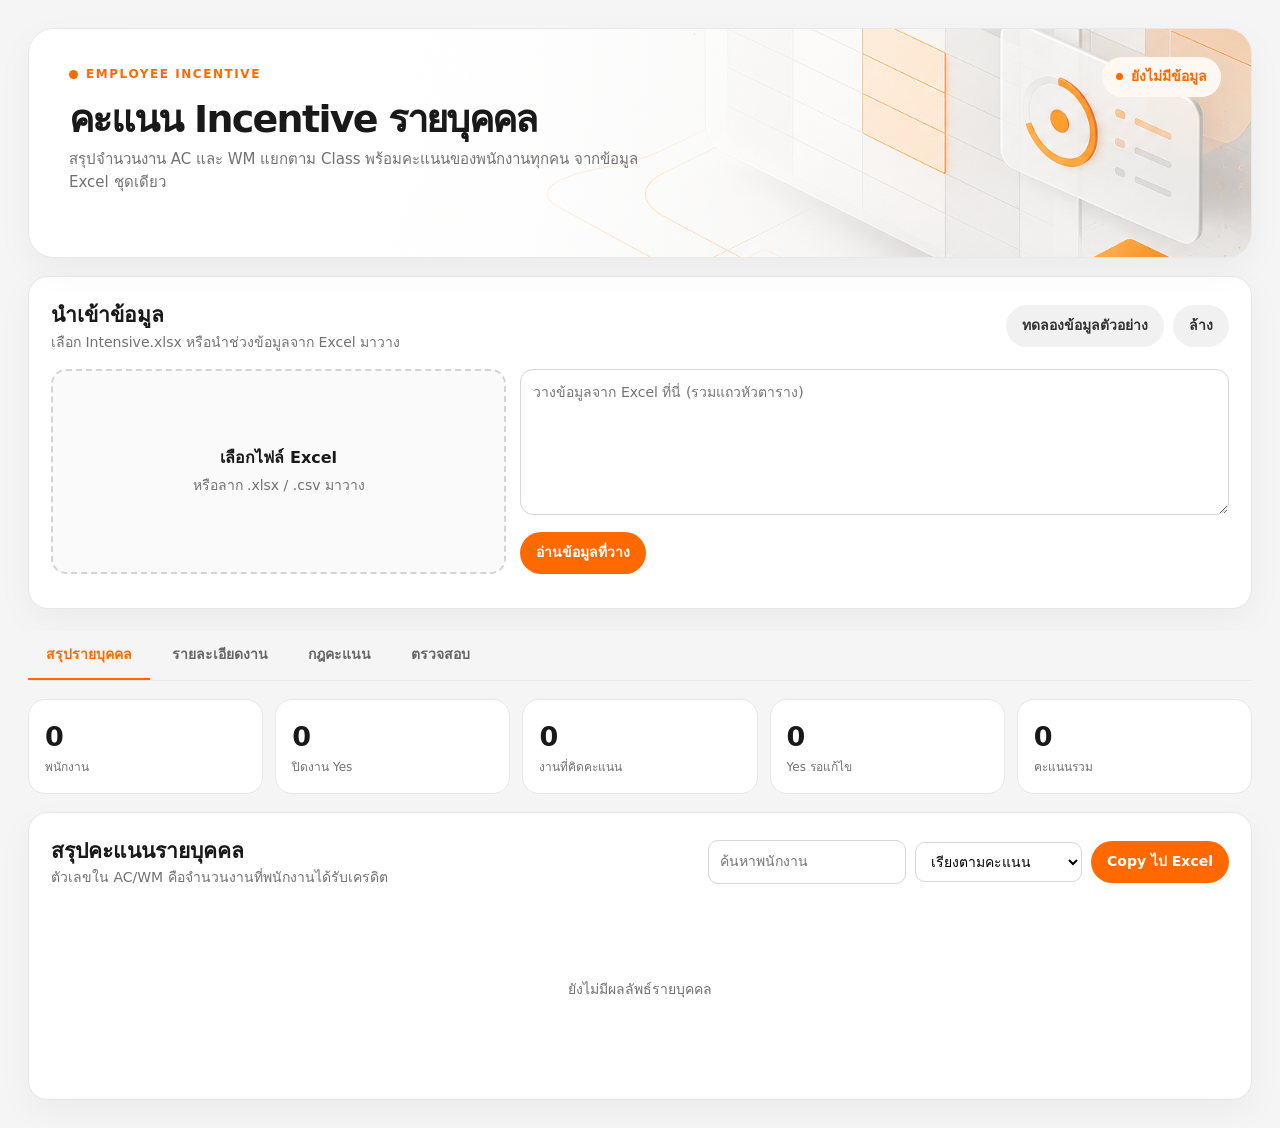
==== tools/incentive-calculator.html @ 81d9d8fe "Add collapsible staff incentive calculator" ====
<!doctype html>
<html lang="th">
<head>
<meta charset="utf-8"><meta name="viewport" content="width=device-width,initial-scale=1">
<title>Incentive Calculator — รายบุคคล</title>
<style>
:root{--orange:#ff6900;--orange-2:#ff8a2a;--orange-soft:#fff3eb;--ink:#191919;--muted:#727272;--line:#e8e8e8;--bg:#f5f5f5;--card:#fff;--green:#0c7a4b;--red:#b42318;--blue:#2563eb;--shadow:0 12px 36px #0000000b}*{box-sizing:border-box}html{scroll-behavior:smooth}body{margin:0;background:var(--bg);color:var(--ink);font:14px/1.55 Inter,"Noto Sans Thai",system-ui,-apple-system,"Segoe UI",sans-serif}button,input,select,textarea{font:inherit}button{cursor:pointer;border:0}.shell{max-width:1480px;margin:auto;padding:28px}.hero{position:relative;isolation:isolate;overflow:hidden;min-height:230px;padding:36px 40px;border:1px solid var(--line);border-radius:26px;background:#fff url('incentive-hero.png') center/cover no-repeat;box-shadow:var(--shadow)}.hero:after{content:"";position:absolute;inset:0;background:linear-gradient(90deg,#fff 0%,#fffffff0 38%,#ffffff28 72%);z-index:-1}.hero-copy{max-width:630px}.eyebrow{display:flex;align-items:center;gap:8px;color:var(--orange);font-size:12px;font-weight:900;letter-spacing:.13em;text-transform:uppercase}.eyebrow:before{content:"";width:9px;height:9px;border-radius:50%;background:var(--orange)}h1{margin:14px 0 8px;font-size:38px;line-height:1.12;letter-spacing:-.045em}h2,h3{margin:0}.hero p{margin:0;max-width:590px;color:var(--muted);font-size:15px}.status-pill{position:absolute;top:28px;right:30px;display:flex;align-items:center;gap:8px;padding:9px 14px;border-radius:999px;background:#fff7f1;color:var(--orange);font-weight:850}.status-pill:before{content:"";width:7px;height:7px;border-radius:50%;background:currentColor}.card{margin-top:18px;padding:22px;background:#fff;border:1px solid var(--line);border-radius:20px;box-shadow:var(--shadow)}.toolbar{display:flex;align-items:center;justify-content:space-between;gap:14px;flex-wrap:wrap}.hint{color:var(--muted)}.import-grid{display:grid;grid-template-columns:.9fr 1.4fr;gap:14px;margin-top:16px}.drop{min-height:146px;display:grid;place-items:center;text-align:center;padding:24px;border:2px dashed #d4d4d4;border-radius:15px;background:#fafafa;transition:.18s}.drop:hover,.drop.drag{border-color:var(--orange);background:var(--orange-soft)}.drop input{display:none}.drop strong{display:block;font-size:16px;margin-bottom:4px}.paste textarea{width:100%;height:146px;resize:vertical;padding:12px;border:1px solid #d6d6d6;border-radius:13px}.actions{display:flex;align-items:center;gap:9px;flex-wrap:wrap}.mt{margin-top:10px}.btn{padding:10px 16px;border-radius:999px;background:var(--orange);color:#fff;font-weight:850;transition:.16s}.btn:hover{opacity:.9;transform:translateY(-1px)}.btn.secondary{background:#f1f1f1;color:#333}.btn.ghost{background:transparent;color:var(--orange);padding-inline:4px}.btn.danger{background:#fff0ef;color:var(--red);padding:8px 12px}input,select{padding:10px 11px;border:1px solid #d6d6d6;border-radius:10px;background:#fff}input:focus,select:focus,textarea:focus{outline:0;border-color:var(--orange);box-shadow:0 0 0 3px #ff69001b}.mapping{display:flex;gap:7px;flex-wrap:wrap;margin-top:12px}.mapping span{padding:5px 9px;border-radius:999px;background:#f3f3f3;color:#555;font-size:12px}.mapping .ok{background:#e9f7ef;color:var(--green)}.mapping .bad{background:#fff0ef;color:var(--red)}.tabs{position:sticky;top:0;z-index:10;display:flex;gap:4px;margin:22px 0 18px;border-bottom:1px solid var(--line);background:linear-gradient(var(--bg) 78%,transparent)}.tab{padding:13px 18px;background:transparent;color:#666;font-weight:850;border-bottom:2px solid transparent}.tab.active,.tab:hover{color:var(--orange)}.tab.active{border-bottom-color:var(--orange)}.panel{display:none}.panel.active{display:block;animation:fade .2s ease}@keyframes fade{from{opacity:.25;transform:translateY(3px)}to{opacity:1;transform:none}}.rule-note{margin-top:15px;padding:14px 16px;border:1px solid #ffd7bc;border-radius:14px;background:var(--orange-soft)}.rule-grid{display:grid;grid-template-columns:1fr 1.25fr .8fr .8fr 48px;gap:9px;align-items:center;margin-top:10px}.rule-grid.head{color:var(--muted);font-size:12px;font-weight:850}.rule-grid input,.rule-grid select{width:100%}.settings{display:grid;grid-template-columns:1fr 1fr;gap:12px;margin-top:18px}.settings label{display:grid;gap:6px;font-weight:750}.fixed-condition{padding:12px 14px;border:1px solid #cdebd9;border-radius:12px;background:#eefaf3;color:var(--green)}.stats{display:grid;grid-template-columns:repeat(5,1fr);gap:12px;margin-bottom:18px}.stat{padding:16px;background:#fff;border:1px solid var(--line);border-radius:17px}.stat .n{font-size:27px;font-weight:900;letter-spacing:-.03em}.stat .l{font-size:12px;color:var(--muted)}.table-wrap{overflow:auto;border:1px solid var(--line);border-radius:14px;max-height:650px}table{width:100%;border-collapse:separate;border-spacing:0;min-width:860px}th,td{padding:11px 12px;border-bottom:1px solid var(--line);background:#fff;text-align:left;vertical-align:top;white-space:nowrap}thead th{position:sticky;top:0;z-index:2;background:#fafafa;color:#555;font-size:12px}tr:last-child td{border-bottom:0}.summary-table{min-width:1180px}.summary-table thead tr:first-child th{text-align:center;border-bottom:1px solid #ddd}.summary-table thead tr:nth-child(2) th{text-align:center}.summary-table th:first-child,.summary-table td:first-child{position:sticky;left:0;z-index:1;background:#fff;min-width:220px}.summary-table thead th:first-child{z-index:4;background:#fafafa}.num{text-align:right!important;font-variant-numeric:tabular-nums}.score{font-weight:900;color:var(--orange)}.empty{padding:38px;text-align:center;color:var(--muted)}.preview td{max-width:210px;overflow:hidden;text-overflow:ellipsis}.so-search{display:grid;grid-template-columns:minmax(240px,1fr) auto;gap:10px;margin-top:14px}.so-result{margin-top:14px;padding:16px;border:1px solid var(--line);border-radius:14px;background:#fafafa}.so-result.good{border-color:#bfe5cf;background:#f0faf4}.so-result.warn{border-color:#ffd0b0;background:#fff7f1}.so-grid{display:grid;grid-template-columns:repeat(4,1fr);gap:10px}.so-grid div{padding:10px;border-radius:10px;background:#fff}.so-grid small{display:block;color:var(--muted)}.toast{position:fixed;right:24px;bottom:24px;z-index:20;padding:12px 16px;border-radius:12px;background:#202020;color:#fff;box-shadow:var(--shadow);opacity:0;transform:translateY(8px);pointer-events:none;transition:.18s}.toast.show{opacity:1;transform:none}.section-title{margin-bottom:14px}.file-note{font-size:12px;color:var(--muted)}@media(max-width:920px){.shell{padding:16px}.hero{min-height:280px;padding:26px}.hero:after{background:linear-gradient(90deg,#fff 0%,#fffffff4 62%,#ffffff55)}h1{font-size:31px}.status-pill{position:static;display:inline-flex;margin-top:18px}.import-grid,.settings,.so-grid{grid-template-columns:1fr}.stats{grid-template-columns:repeat(2,1fr)}.rule-grid{grid-template-columns:1fr}.rule-grid.head{display:none}.tabs{overflow:auto}.tab{white-space:nowrap}}
</style></head>
<body><main class="shell">
<header class="hero"><div class="hero-copy"><div class="eyebrow">Employee Incentive</div><h1>คะแนน Incentive รายบุคคล</h1><p>สรุปจำนวนงาน AC และ WM แยกตาม Class พร้อมคะแนนของพนักงานทุกคน จากข้อมูล Excel ชุดเดียว</p></div><div class="status-pill" id="dataStatus">ยังไม่มีข้อมูล</div></header>

<section class="card"><div class="toolbar"><div><h2>นำเข้าข้อมูล</h2><div class="hint">เลือก Intensive.xlsx หรือนำช่วงข้อมูลจาก Excel มาวาง</div></div><div class="actions"><button class="btn secondary" id="sampleBtn">ทดลองข้อมูลตัวอย่าง</button><button class="btn secondary" id="clearBtn">ล้าง</button></div></div><div class="import-grid"><div class="drop" id="drop"><label><strong>เลือกไฟล์ Excel</strong><span class="hint">หรือลาก .xlsx / .csv มาวาง</span><input id="file" type="file" accept=".xlsx,.xls,.csv,.tsv,.txt"></label></div><div class="paste"><textarea id="paste" placeholder="วางข้อมูลจาก Excel ที่นี่ (รวมแถวหัวตาราง)"></textarea><div class="actions mt"><button class="btn" id="parsePaste">อ่านข้อมูลที่วาง</button><span class="file-note" id="fileNote"></span></div></div></div><div class="mapping" id="mappingStatus"></div></section>

<nav class="tabs"><button class="tab active" data-tab="results">สรุปรายบุคคล</button><button class="tab" data-tab="detail">รายละเอียดงาน</button><button class="tab" data-tab="rules">กฎคะแนน</button><button class="tab" data-tab="review">ตรวจสอบ</button></nav>

<section class="panel active" id="results"><div class="stats" id="stats"></div><div class="card"><div class="toolbar section-title"><div><h2>สรุปคะแนนรายบุคคล</h2><div class="hint">ตัวเลขใน AC/WM คือจำนวนงานที่พนักงานได้รับเครดิต</div></div><div class="actions"><input id="search" placeholder="ค้นหาพนักงาน"><select id="sort"><option value="score">เรียงตามคะแนน</option><option value="jobs">เรียงตามจำนวนงาน</option><option value="name">เรียงตามชื่อ</option></select><button class="btn" id="copySummary">Copy ไป Excel</button></div></div><div id="summaryTable" class="empty">นำเข้าข้อมูลเพื่อคำนวณ</div></div></section>

<section class="panel" id="detail"><div class="card"><div><h2>ค้นหาและตรวจสอบ SO</h2><div class="hint">ใส่ Service Order เพื่อดูว่าแถวนั้นปิดงานแล้วหรือไม่ ใช้กฎใด และได้คะแนนเท่าไร</div></div><div class="so-search"><input id="soSearch" placeholder="เช่น ASTH26072110001491"><button class="btn" id="soSearchBtn">ตรวจสอบ SO</button></div><div id="soResult" class="so-result"><div class="hint">นำเข้าข้อมูลแล้วค้นหา SO ที่ต้องการ</div></div></div><div class="card"><div class="toolbar section-title"><div><h2>รายละเอียดคะแนนต่อรายการ</h2><div class="hint">หนึ่งแถวต่อพนักงานที่ได้รับเครดิตในแต่ละงาน</div></div><button class="btn" id="copyDetail">Copy ไป Excel</button></div><div id="detailTable" class="empty">ยังไม่มีรายละเอียด</div></div></section>

<section class="panel" id="rules"><div class="card"><div class="toolbar"><div><h2>กฎสินค้าและคะแนน</h2><div class="hint">สินค้าใหม่ตรวจจากข้อความใน Unit/BTU; ใช้ #NUMBER สำหรับค่าตัวเลข และ TYPE:Repair สำหรับงานซ่อม</div></div><div class="actions"><button class="btn secondary" id="addRule">+ เพิ่มสินค้า/Class</button><button class="btn" id="saveRules">บันทึกและคำนวณ</button></div></div><div class="rule-note"><b>การนับรายบุคคล</b><div class="hint">รวมพนักงานจากทุกคอลัมน์ Engineer ตัดเบอร์โทรออกจากชื่อ และไม่ให้คนเดียวกันซ้ำภายในงานเดียว</div></div><div class="rule-grid head"><div>สินค้า</div><div>คำค้นใน Unit/BTU</div><div>Class</div><div>คะแนน</div><div></div></div><div id="rulesList"></div><div class="settings"><div class="fixed-condition"><b>เงื่อนไขปิดงาน</b><br>คอลัมน์ L — If finish or not ต้องเป็น Yes</div><label>การจัดสรรคะแนน<select id="allocation"><option value="full">ทุกคนในงานได้คะแนนเต็ม</option><option value="split">แบ่งคะแนนเท่ากันในทีม</option><option value="primary">เฉพาะ Team Leader</option></select></label></div></div><div class="card"><h3 class="section-title">ตัวอย่างข้อมูลสำคัญ</h3><div id="preview" class="empty">ยังไม่มีข้อมูล</div></div></section>

<section class="panel" id="review"><div class="card"><div class="toolbar section-title"><div><h2>รายการที่ไม่ถูกคิดคะแนน</h2><div class="hint">ตรวจสอบสถานะ, Class, Unit/BTU หรือรายชื่อ Engineer</div></div><button class="btn" id="copyReview">Copy ไป Excel</button></div><div id="reviewTable" class="empty">ยังไม่มีรายการ</div></div></section>
<div class="toast" id="toast"></div>
</main>
<script src="https://cdn.sheetjs.com/xlsx-0.20.3/package/dist/xlsx.full.min.js"></script>
<script>
const $=s=>document.querySelector(s),$$=s=>[...document.querySelectorAll(s)];
const defaults=[{id:'ac-i',product:'AC',match:'#NUMBER',class:'I',score:1},{id:'ac-ii',product:'AC',match:'#NUMBER',class:'II',score:1.25},{id:'ac-iii',product:'AC',match:'#NUMBER',class:'III',score:1.75},{id:'wm-all',product:'WM',match:'WM',class:'*',score:.3},{id:'repair-all',product:'Repair',match:'TYPE:Repair',class:'*',score:.3}];
let savedRules;try{savedRules=JSON.parse(localStorage.getItem('incDynamicRulesV2')||'null')}catch(e){}
let state={headers:[],rows:[],map:{},rules:Array.isArray(savedRules)?savedRules:structuredClone(defaults),allocation:localStorage.getItem('incPersonalAlloc')||'full',detail:[],summary:[],review:[],audit:[]};
const clean=v=>String(v??'').replace(/\u00a0/g,' ').replace(/\s+/g,' ').trim();
const norm=v=>clean(v).toLowerCase();
const esc=v=>String(v??'').replace(/[&<>"']/g,c=>({'&':'&amp;','<':'&lt;','>':'&gt;','"':'&quot;',"'":'&#39;'}[c]));
const fmt=n=>Number(n||0).toFixed(2).replace(/\.00$/,'');
function uniqueHeaders(raw){let seen={};return raw.map((h,i)=>{let b=clean(h)||`Column ${i+1}`;seen[b]=(seen[b]||0)+1;return seen[b]===1?b:`${b} [${seen[b]}]`})}
function matrixToData(matrix){matrix=matrix.filter(r=>r.some(v=>clean(v)!==''));if(!matrix.length)return{headers:[],rows:[]};let headers=uniqueHeaders(matrix[0]);let rows=matrix.slice(1).map(r=>Object.fromEntries(headers.map((h,i)=>[h,clean(r[i])]))).filter(r=>Object.values(r).some(Boolean));return{headers,rows}}
function parseDelimited(text){text=String(text||'').replace(/^\uFEFF/,'');let first=text.split(/\r?\n/)[0]||'',candidates=[['\t',(first.match(/\t/g)||[]).length],[',',(first.match(/,/g)||[]).length],[';',(first.match(/;/g)||[]).length]].sort((a,b)=>b[1]-a[1]),d=candidates[0][1]?candidates[0][0]:'\t',out=[],row=[],cell='',quoted=false;for(let i=0;i<text.length;i++){let c=text[i],n=text[i+1];if(c==='"'){if(quoted&&n==='"'){cell+='"';i++}else quoted=!quoted}else if(c===d&&!quoted){row.push(cell);cell=''}else if((c==='\n'||c==='\r')&&!quoted){if(c==='\r'&&n==='\n')i++;row.push(cell);if(row.some(v=>clean(v)!==''))out.push(row);row=[];cell=''}else cell+=c}if(cell!==''||row.length){row.push(cell);if(row.some(v=>clean(v)!==''))out.push(row)}return matrixToData(out)}
function alias(h){let n=norm(h);if(/engineer.*team leader|team leader|พนักงานหลัก/.test(n))return'primary';if(/engineer|工程师/.test(n))return'secondary';if(/if finish|completion|สถานะเสร็จ/.test(n))return'status';if(/service order|work order|工单|รหัสงาน/.test(n))return'order';if(n.includes('date')||n.includes('上门日期')||n.includes('วันที่'))return'date';if(n.includes('unit/btu')||n.includes('空调匹数')||n==='btu')return'unit';if(n==='type'||n.includes('work type')||n.includes('ประเภท'))return'type';if(n==='class'||n.startsWith('class '))return'class';return null}
function mapColumns(){let m={},secondaries=[];state.headers.forEach(h=>{let a=alias(h);if(a==='secondary'){if(h!==m.primary)secondaries.push(h)}else if(a&&!m[a])m[a]=h});m.secondaries=secondaries.filter(h=>h!==m.primary);state.map=m}
function employee(raw){return clean(raw).replace(/\s*\/\s*(?:\+?66|0)[\d\s-]{8,}.*$/i,'').trim()}
function employeeKey(raw){return norm(employee(raw))}
function canonicalClass(v){let n=norm(v).replace(/class/g,'').trim();if(/^(1|i)$/.test(n))return'I';if(/^(2|ii)$/.test(n))return'II';if(/^(3|iii)$/.test(n))return'III';return'Other'}
function peopleIn(row){let cols=[state.map.primary,...(state.map.secondaries||[])].filter(Boolean),seen=new Set(),out=[];cols.forEach((h,i)=>{let raw=row[h],key=employeeKey(raw);if(key&&!seen.has(key)){seen.add(key);out.push({name:employee(raw),key,role:i===0?'Team Leader':'Engineer'})}});return out}
function isAllClass(v){return['*','all','ทุก class','ทุกclass'].includes(norm(v))}
function ruleMatches(rule,row){let match=clean(rule.match),unit=clean(row[state.map.unit]),type=clean(row[state.map.type]);if(!match)return false;if(norm(match)==='#number')return /^\d+(?:\.\d+)?$/.test(unit);if(norm(match).startsWith('type:'))return norm(type).includes(norm(match.slice(5)));return norm(unit).includes(norm(match))}
function matchingRule(row,c){let matches=state.rules.filter(r=>ruleMatches(r,row)),typeMatches=matches.filter(r=>norm(r.match).startsWith('type:'));if(typeMatches.length)matches=typeMatches;let exact=matches.find(r=>!isAllClass(r.class)&&canonicalClass(r.class)===c),wild=matches.find(r=>isAllClass(r.class));return exact||wild||null}
function categoryKey(rule){return norm(rule.product)+'||'+(isAllClass(rule.class)?'*':canonicalClass(rule.class))}
function setData(data){state.headers=data.headers;state.rows=data.rows;mapColumns();calculate();renderPreview();renderMapping();$('#dataStatus').textContent=`${state.rows.length.toLocaleString()} แถว`;$('#fileNote').textContent=`${state.headers.length} คอลัมน์ • อ่านข้อมูลแล้ว`;toast(`อ่านข้อมูล ${state.rows.length.toLocaleString()} แถวสำเร็จ`)}
function calculate(){state.detail=[];state.review=[];state.audit=[];state.rows.forEach((row,index)=>{let rowNo=index+2,so=row[state.map.order]||'',status=norm(row[state.map.status]),rawClass=clean(row[state.map.class]),c=canonicalClass(rawClass),people=peopleIn(row),rule=matchingRule(row,c),reason='';if(status!=='yes')reason='ยังไม่ปิดงาน — คอลัมน์ L ไม่ใช่ Yes';else if(!rule&&c==='Other')reason='ไม่มีการระบุ Class — กรุณาแก้ไขไฟล์ Excel และนำเข้าใหม่';else if(!rule)reason='ไม่พบกฎสินค้า/Class สำหรับค่า Unit/BTU นี้';else if(!people.length)reason='ไม่พบรายชื่อในคอลัมน์ Engineer';else if(Number.isNaN(Number(rule.score)))reason='กฎคะแนนไม่ถูกต้อง';let audit={Row:rowNo,WorkOrder:so,Status:row[state.map.status]||'',Type:row[state.map.type]||'',Unit:row[state.map.unit]||'',Class:rawClass,Product:rule?.product||'ไม่ระบุ',Employees:people.map(x=>x.name).join(' / '),Rule:rule?`${rule.product} / ${isAllClass(rule.class)?'ทุก Class':rule.class}`:'-',Score:rule?Number(rule.score):'',Result:reason||'คำนวณแล้ว'};state.audit.push(audit);if(reason){state.review.push({...audit,Reason:reason});return}let credited=state.allocation==='primary'?people.slice(0,1):people,score=state.allocation==='split'?Number(rule.score)/people.length:Number(rule.score);credited.forEach(person=>state.detail.push({Row:rowNo,Employee:person.name,Role:person.role,WorkOrder:so,Date:row[state.map.date]||'',Product:rule.product,Class:c==='Other'?'ไม่ระบุ':c,RuleClass:isAllClass(rule.class)?'*':canonicalClass(rule.class),CategoryKey:categoryKey(rule),Score:score}))});buildSummary();renderAll();renderSoSearch()}
function buildSummary(){let by=new Map();state.detail.forEach(d=>{let key=employeeKey(d.Employee),x=by.get(key)||{Employee:d.Employee,Counts:{},Jobs:0,Score:0};x.Counts[d.CategoryKey]=(x.Counts[d.CategoryKey]||0)+1;x.Jobs++;x.Score+=d.Score;by.set(key,x)});state.summary=[...by.values()]}
function renderAll(){renderStats();renderSummary();renderDetail();renderReview()}
function renderStats(){let closed=state.rows.filter(r=>norm(r[state.map.status])==='yes').length,scored=new Set(state.detail.map(x=>x.Row)).size,pending=state.review.filter(x=>norm(x.Status)==='yes').length,total=state.summary.reduce((s,x)=>s+x.Score,0);$('#stats').innerHTML=[['พนักงาน',state.summary.length],['ปิดงาน Yes',closed],['งานที่คิดคะแนน',scored],['Yes รอแก้ไข',pending],['คะแนนรวม',fmt(total)]].map(([l,n])=>`<div class="stat"><div class="n">${n}</div><div class="l">${l}</div></div>`).join('')}
function sortedSummary(){let q=norm($('#search')?.value),arr=state.summary.filter(x=>!q||norm(x.Employee).includes(q)),sort=$('#sort')?.value||'score';return arr.sort(sort==='name'?(a,b)=>a.Employee.localeCompare(b.Employee):sort==='jobs'?(a,b)=>b.Jobs-a.Jobs:(a,b)=>b.Score-a.Score)}
function ruleGroups(){let groups=[];state.rules.forEach(r=>{let p=clean(r.product)||'ไม่ระบุ',g=groups.find(x=>norm(x.product)===norm(p));if(!g){g={product:p,categories:[]};groups.push(g)}let key=categoryKey(r);if(!g.categories.some(x=>x.key===key))g.categories.push({key,label:isAllClass(r.class)?'ทุก Class':clean(r.class)})});return groups}
function renderSummary(){let arr=sortedSummary(),groups=ruleGroups();if(!arr.length){$('#summaryTable').innerHTML='<div class="empty">ยังไม่มีผลลัพธ์รายบุคคล</div>';return}let top=groups.map(g=>`<th colspan="${g.categories.length+1}">${esc(g.product)} — จำนวนงาน</th>`).join(''),sub=groups.map(g=>g.categories.map(c=>`<th>${esc(c.label)}</th>`).join('')+'<th>รวม</th>').join('');$('#summaryTable').innerHTML=`<div class="table-wrap"><table class="summary-table"><thead><tr><th rowspan="2">พนักงาน</th>${top}<th rowspan="2">งานรวม</th><th rowspan="2">คะแนนรวม</th></tr><tr>${sub}</tr></thead><tbody>${arr.map(x=>`<tr><td><b>${esc(x.Employee)}</b></td>${groups.map(g=>g.categories.map(c=>`<td class="num">${x.Counts[c.key]||0}</td>`).join('')+`<td class="num"><b>${g.categories.reduce((s,c)=>s+(x.Counts[c.key]||0),0)}</b></td>`).join('')}<td class="num"><b>${x.Jobs}</b></td><td class="num score">${fmt(x.Score)}</td></tr>`).join('')}</tbody></table></div>`}
function basicTable(headers,rows,cls=''){return`<div class="table-wrap"><table class="${cls}"><thead><tr>${headers.map(h=>`<th>${esc(h)}</th>`).join('')}</tr></thead><tbody>${rows.map(r=>`<tr>${r.map(v=>`<td>${esc(v)}</td>`).join('')}</tr>`).join('')}</tbody></table></div>`}
function renderDetail(){let h=['Row','Employee','Role','Work Order','Date','Product','Class','Score'];$('#detailTable').innerHTML=state.detail.length?basicTable(h,state.detail.slice(0,1600).map(x=>[x.Row,x.Employee,x.Role,x.WorkOrder,x.Date,x.Product,x.Class,fmt(x.Score)])):'<div class="empty">ยังไม่มีรายละเอียด</div>'}
function renderReview(){let h=['Row','WorkOrder','Status','Type','Unit','Class','Employees','Reason'];$('#reviewTable').innerHTML=state.review.length?basicTable(h,state.review.map(x=>h.map(k=>x[k]||''))):'<div class="empty">ไม่มีรายการที่ต้องตรวจสอบ</div>'}
function renderSoSearch(){let el=$('#soResult'),q=norm($('#soSearch')?.value);if(!q){el.className='so-result';el.innerHTML='<div class="hint">พิมพ์ SO เพื่อดูผลการตรวจสอบเฉพาะรายการ</div>';return}let found=state.audit.filter(x=>norm(x.WorkOrder).includes(q));if(!found.length){el.className='so-result warn';el.innerHTML='<b>ไม่พบ SO นี้ในข้อมูลที่นำเข้า</b>';return}let good=found.every(x=>x.Result==='คำนวณแล้ว');el.className='so-result '+(good?'good':'warn');el.innerHTML=found.map(x=>`<div class="so-grid"><div><small>SO / แถว</small><b>${esc(x.WorkOrder)}</b><br>Row ${x.Row}</div><div><small>สถานะปิดงาน</small><b>${esc(x.Status||'ไม่มีการระบุ')}</b><br>${norm(x.Status)==='yes'?'คอลัมน์ L = Yes':'ยังไม่ปิดงาน'}</div><div><small>สินค้า / Class</small><b>${esc(x.Product)}</b><br>${esc(x.Class||'ไม่มีการระบุ Class')}</div><div><small>ผลตรวจสอบ</small><b>${esc(x.Result)}</b><br>${x.Score!==''?`คะแนนต่อคน ${fmt(x.Score)}`:'ไม่มีคะแนน'}</div></div><div class="hint mt">Unit/BTU: ${esc(x.Unit||'-')} • Type: ${esc(x.Type||'-')} • Rule: ${esc(x.Rule)}<br>พนักงาน: ${esc(x.Employees||'ไม่พบรายชื่อ')}</div>`).join('<hr style="border:0;border-top:1px solid var(--line);margin:14px 0">')}
function renderPreview(){let hs=[state.map.order,state.map.date,state.map.status,state.map.unit,state.map.type,state.map.class,state.map.primary,...(state.map.secondaries||[])].filter(Boolean),rows=state.rows.slice(0,6).map(r=>hs.map(h=>{let v=clean(r[h]);return v.length>55?v.slice(0,52)+'…':v}));$('#preview').innerHTML=rows.length?basicTable(hs,rows,'preview'):'<div class="empty">ยังไม่มีข้อมูล</div>'}
function renderMapping(){let required=[['Work Order','order'],['Status','status'],['Unit/BTU','unit'],['Type','type'],['Class','class'],['Team Leader','primary']],html=required.map(([l,k])=>`<span class="${state.map[k]?'ok':'bad'}">${state.map[k]?'✓':'!'} ${l}${state.map[k]?` → ${esc(state.map[k])}`:''}</span>`);html.push(`<span class="${state.map.secondaries?.length?'ok':'bad'}">${state.map.secondaries?.length?'✓':'!'} Engineer เพิ่มเติม ${state.map.secondaries?.length||0} ช่อง</span>`);$('#mappingStatus').innerHTML=html.join('')}
function renderRules(){$('#rulesList').innerHTML=state.rules.map((r,i)=>`<div class="rule-grid"><input data-ri="${i}" data-rk="product" value="${esc(r.product)}" placeholder="ชื่อสินค้า"><input data-ri="${i}" data-rk="match" value="${esc(r.match)}" placeholder="เช่น WM, TV, #NUMBER"><input data-ri="${i}" data-rk="class" value="${esc(r.class)}" placeholder="I, II, III หรือ *"><input type="number" min="0" step="0.01" data-ri="${i}" data-rk="score" value="${r.score}"><button class="btn danger" data-del-rule="${i}" title="ลบกฎ">×</button></div>`).join('');$$('[data-ri]').forEach(el=>el.oninput=()=>state.rules[+el.dataset.ri][el.dataset.rk]=el.dataset.rk==='score'?Number(el.value):el.value);$$('[data-del-rule]').forEach(el=>el.onclick=()=>{state.rules.splice(+el.dataset.delRule,1);renderRules()});$('#allocation').value=state.allocation}
function tsv(headers,rows){return[headers,...rows].map(r=>r.map(v=>String(v??'').replace(/\t|\r?\n/g,' ')).join('\t')).join('\r\n')}
async function copyText(text){try{await navigator.clipboard.writeText(text)}catch(e){let el=document.createElement('textarea');el.value=text;document.body.appendChild(el);el.select();document.execCommand('copy');el.remove()}toast('คัดลอกแล้ว — วางใน Excel ได้ทันที')}
function copySummary(){let groups=ruleGroups(),h=['Employee'],keys=[];groups.forEach(g=>{g.categories.forEach(c=>{h.push(`${g.product} ${c.label}`);keys.push(c.key)});h.push(`${g.product} Total`);keys.push(g.categories.map(c=>c.key))});h.push('Total Jobs','Total Score');let rows=sortedSummary().map(x=>[x.Employee,...keys.map(k=>Array.isArray(k)?k.reduce((s,z)=>s+(x.Counts[z]||0),0):(x.Counts[k]||0)),x.Jobs,fmt(x.Score)]);copyText(tsv(h,rows))}
function copyDetail(){let h=['Row','Employee','Role','Work Order','Date','Product','Class','Score'];copyText(tsv(h,state.detail.map(x=>[x.Row,x.Employee,x.Role,x.WorkOrder,x.Date,x.Product,x.Class,fmt(x.Score)])))}
function copyReview(){let h=['Row','WorkOrder','Status','Type','Unit','Class','Employees','Reason'];copyText(tsv(h,state.review.map(x=>h.map(k=>x[k]||''))))}
function toast(message){let el=$('#toast');el.textContent=message;el.classList.add('show');clearTimeout(toast.t);toast.t=setTimeout(()=>el.classList.remove('show'),2200)}
async function readFile(file){if(/\.xlsx?$/i.test(file.name)){if(!window.XLSX){toast('ไม่พบตัวอ่าน Excel — กรุณาเชื่อมต่ออินเทอร์เน็ตหรือใช้ CSV');return}let wb=XLSX.read(await file.arrayBuffer(),{type:'array',cellDates:true}),ws=wb.Sheets[wb.SheetNames[0]],matrix=XLSX.utils.sheet_to_json(ws,{header:1,defval:'',raw:false});setData(matrixToData(matrix))}else setData(parseDelimited(await file.text()))}
$$('.tab').forEach(btn=>btn.onclick=()=>{$$('.tab').forEach(x=>x.classList.toggle('active',x===btn));$$('.panel').forEach(x=>x.classList.toggle('active',x.id===btn.dataset.tab))});
$('#file').onchange=e=>e.target.files[0]&&readFile(e.target.files[0]);$('#drop').ondragover=e=>{e.preventDefault();$('#drop').classList.add('drag')};$('#drop').ondragleave=()=>$('#drop').classList.remove('drag');$('#drop').ondrop=e=>{e.preventDefault();$('#drop').classList.remove('drag');e.dataTransfer.files[0]&&readFile(e.dataTransfer.files[0])};$('#paste').addEventListener('paste',()=>setTimeout(()=>$('#paste').value.trim()&&setData(parseDelimited($('#paste').value)),0));$('#parsePaste').onclick=()=>$('#paste').value.trim()&&setData(parseDelimited($('#paste').value));
$('#sampleBtn').onclick=()=>setData(parseDelimited('Service Order Number\tDate\tUnit/BTU\tIf finish or not\tType\tClass\tEngineer (team leader)\tEngineer-\tEngineer-\nWO-001\t24/08/2026\t12000\tYes\tInstallation only\tClass II\tAlice / 0811111111\tBob / 0822222222\t\nWO-002\t24/08/2026\tWM 9 G\tYes\tInstallation only\tClass I\tAlice / 0811111111\tBob / 0822222222\tCharlie / 0833333333\nWO-003\t24/08/2026\t18000\t\tInstallation only\tClass III\tAlice / 0811111111\t\t'));
$('#clearBtn').onclick=()=>{state.headers=[];state.rows=[];state.map={};state.detail=[];state.summary=[];state.review=[];state.audit=[];$('#dataStatus').textContent='ยังไม่มีข้อมูล';$('#fileNote').textContent='';$('#mappingStatus').innerHTML='';$('#soSearch').value='';renderAll();renderPreview();renderSoSearch()};$('#search').oninput=renderSummary;$('#sort').onchange=renderSummary;$('#copySummary').onclick=copySummary;$('#copyDetail').onclick=copyDetail;$('#copyReview').onclick=copyReview;$('#allocation').onchange=e=>{state.allocation=e.target.value;calculate()};$('#soSearchBtn').onclick=renderSoSearch;$('#soSearch').oninput=renderSoSearch;$('#soSearch').onkeydown=e=>{if(e.key==='Enter')renderSoSearch()};$('#addRule').onclick=()=>{state.rules.push({id:'rule-'+Date.now(),product:'สินค้าใหม่',match:'',class:'*',score:0});renderRules()};$('#saveRules').onclick=()=>{state.rules=state.rules.filter(r=>clean(r.product)&&clean(r.match));localStorage.setItem('incDynamicRulesV2',JSON.stringify(state.rules));localStorage.setItem('incPersonalAlloc',state.allocation);renderRules();calculate();toast('บันทึกกฎและคำนวณใหม่แล้ว')};
renderRules();renderAll();
</script></body></html>
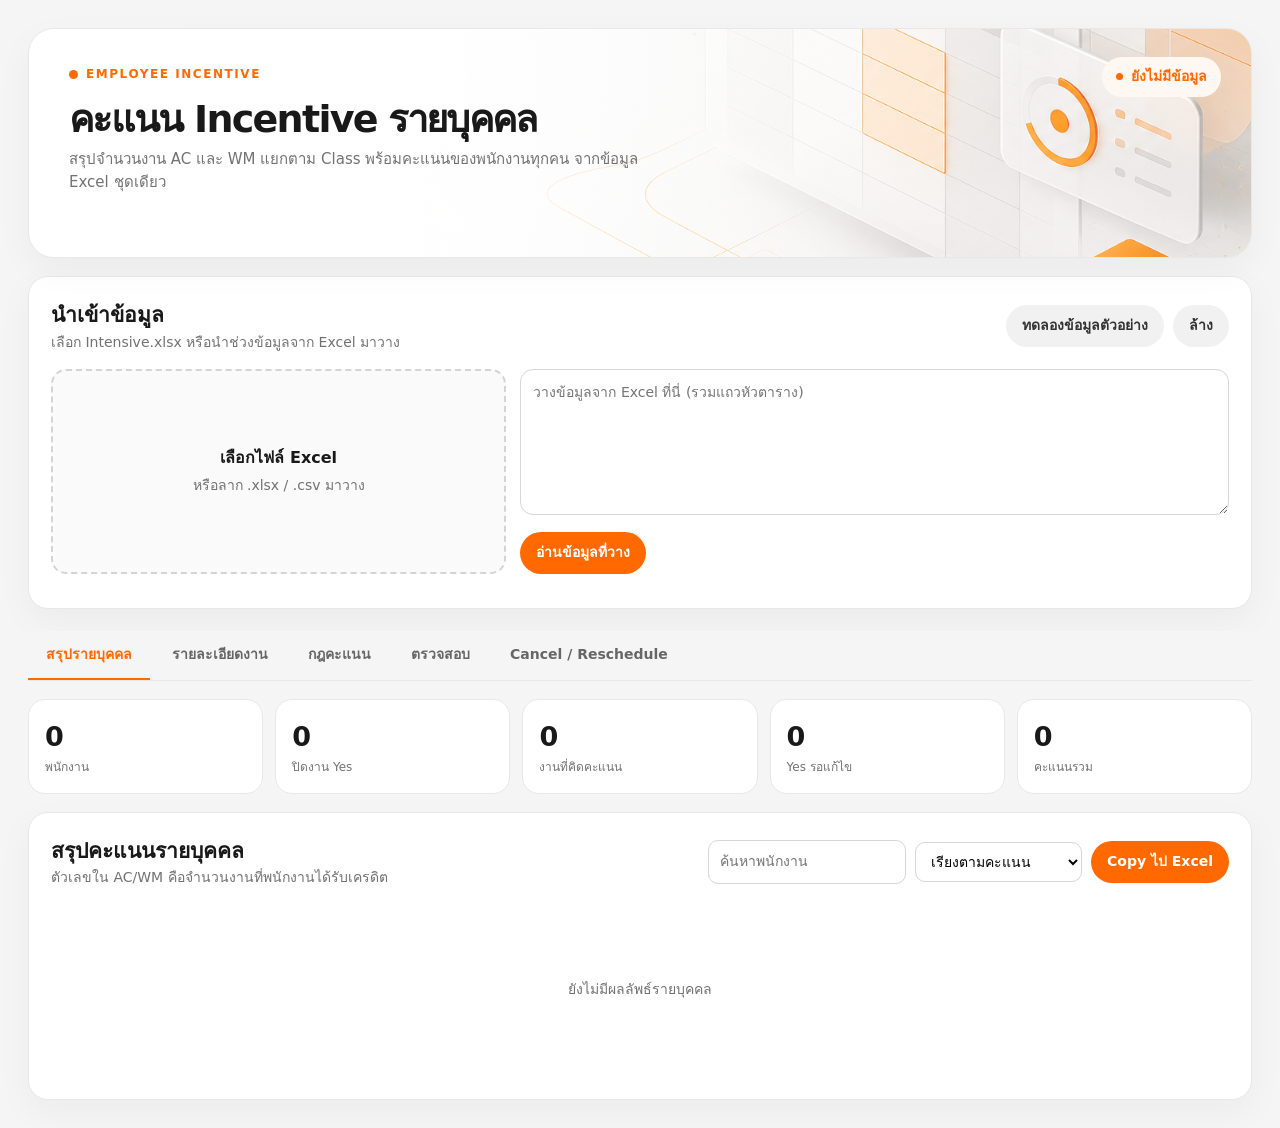
==== commit 95a5a6dd: "Fix cancel and reschedule status reporting" ====
--- a/tools/incentive-calculator.html
+++ b/tools/incentive-calculator.html
@@ -4,22 +4,23 @@
 <meta charset="utf-8"><meta name="viewport" content="width=device-width,initial-scale=1">
 <title>Incentive Calculator — รายบุคคล</title>
 <style>
-:root{--orange:#ff6900;--orange-2:#ff8a2a;--orange-soft:#fff3eb;--ink:#191919;--muted:#727272;--line:#e8e8e8;--bg:#f5f5f5;--card:#fff;--green:#0c7a4b;--red:#b42318;--blue:#2563eb;--shadow:0 12px 36px #0000000b}*{box-sizing:border-box}html{scroll-behavior:smooth}body{margin:0;background:var(--bg);color:var(--ink);font:14px/1.55 Inter,"Noto Sans Thai",system-ui,-apple-system,"Segoe UI",sans-serif}button,input,select,textarea{font:inherit}button{cursor:pointer;border:0}.shell{max-width:1480px;margin:auto;padding:28px}.hero{position:relative;isolation:isolate;overflow:hidden;min-height:230px;padding:36px 40px;border:1px solid var(--line);border-radius:26px;background:#fff url('incentive-hero.png') center/cover no-repeat;box-shadow:var(--shadow)}.hero:after{content:"";position:absolute;inset:0;background:linear-gradient(90deg,#fff 0%,#fffffff0 38%,#ffffff28 72%);z-index:-1}.hero-copy{max-width:630px}.eyebrow{display:flex;align-items:center;gap:8px;color:var(--orange);font-size:12px;font-weight:900;letter-spacing:.13em;text-transform:uppercase}.eyebrow:before{content:"";width:9px;height:9px;border-radius:50%;background:var(--orange)}h1{margin:14px 0 8px;font-size:38px;line-height:1.12;letter-spacing:-.045em}h2,h3{margin:0}.hero p{margin:0;max-width:590px;color:var(--muted);font-size:15px}.status-pill{position:absolute;top:28px;right:30px;display:flex;align-items:center;gap:8px;padding:9px 14px;border-radius:999px;background:#fff7f1;color:var(--orange);font-weight:850}.status-pill:before{content:"";width:7px;height:7px;border-radius:50%;background:currentColor}.card{margin-top:18px;padding:22px;background:#fff;border:1px solid var(--line);border-radius:20px;box-shadow:var(--shadow)}.toolbar{display:flex;align-items:center;justify-content:space-between;gap:14px;flex-wrap:wrap}.hint{color:var(--muted)}.import-grid{display:grid;grid-template-columns:.9fr 1.4fr;gap:14px;margin-top:16px}.drop{min-height:146px;display:grid;place-items:center;text-align:center;padding:24px;border:2px dashed #d4d4d4;border-radius:15px;background:#fafafa;transition:.18s}.drop:hover,.drop.drag{border-color:var(--orange);background:var(--orange-soft)}.drop input{display:none}.drop strong{display:block;font-size:16px;margin-bottom:4px}.paste textarea{width:100%;height:146px;resize:vertical;padding:12px;border:1px solid #d6d6d6;border-radius:13px}.actions{display:flex;align-items:center;gap:9px;flex-wrap:wrap}.mt{margin-top:10px}.btn{padding:10px 16px;border-radius:999px;background:var(--orange);color:#fff;font-weight:850;transition:.16s}.btn:hover{opacity:.9;transform:translateY(-1px)}.btn.secondary{background:#f1f1f1;color:#333}.btn.ghost{background:transparent;color:var(--orange);padding-inline:4px}.btn.danger{background:#fff0ef;color:var(--red);padding:8px 12px}input,select{padding:10px 11px;border:1px solid #d6d6d6;border-radius:10px;background:#fff}input:focus,select:focus,textarea:focus{outline:0;border-color:var(--orange);box-shadow:0 0 0 3px #ff69001b}.mapping{display:flex;gap:7px;flex-wrap:wrap;margin-top:12px}.mapping span{padding:5px 9px;border-radius:999px;background:#f3f3f3;color:#555;font-size:12px}.mapping .ok{background:#e9f7ef;color:var(--green)}.mapping .bad{background:#fff0ef;color:var(--red)}.tabs{position:sticky;top:0;z-index:10;display:flex;gap:4px;margin:22px 0 18px;border-bottom:1px solid var(--line);background:linear-gradient(var(--bg) 78%,transparent)}.tab{padding:13px 18px;background:transparent;color:#666;font-weight:850;border-bottom:2px solid transparent}.tab.active,.tab:hover{color:var(--orange)}.tab.active{border-bottom-color:var(--orange)}.panel{display:none}.panel.active{display:block;animation:fade .2s ease}@keyframes fade{from{opacity:.25;transform:translateY(3px)}to{opacity:1;transform:none}}.rule-note{margin-top:15px;padding:14px 16px;border:1px solid #ffd7bc;border-radius:14px;background:var(--orange-soft)}.rule-grid{display:grid;grid-template-columns:1fr 1.25fr .8fr .8fr 48px;gap:9px;align-items:center;margin-top:10px}.rule-grid.head{color:var(--muted);font-size:12px;font-weight:850}.rule-grid input,.rule-grid select{width:100%}.settings{display:grid;grid-template-columns:1fr 1fr;gap:12px;margin-top:18px}.settings label{display:grid;gap:6px;font-weight:750}.fixed-condition{padding:12px 14px;border:1px solid #cdebd9;border-radius:12px;background:#eefaf3;color:var(--green)}.stats{display:grid;grid-template-columns:repeat(5,1fr);gap:12px;margin-bottom:18px}.stat{padding:16px;background:#fff;border:1px solid var(--line);border-radius:17px}.stat .n{font-size:27px;font-weight:900;letter-spacing:-.03em}.stat .l{font-size:12px;color:var(--muted)}.table-wrap{overflow:auto;border:1px solid var(--line);border-radius:14px;max-height:650px}table{width:100%;border-collapse:separate;border-spacing:0;min-width:860px}th,td{padding:11px 12px;border-bottom:1px solid var(--line);background:#fff;text-align:left;vertical-align:top;white-space:nowrap}thead th{position:sticky;top:0;z-index:2;background:#fafafa;color:#555;font-size:12px}tr:last-child td{border-bottom:0}.summary-table{min-width:1180px}.summary-table thead tr:first-child th{text-align:center;border-bottom:1px solid #ddd}.summary-table thead tr:nth-child(2) th{text-align:center}.summary-table th:first-child,.summary-table td:first-child{position:sticky;left:0;z-index:1;background:#fff;min-width:220px}.summary-table thead th:first-child{z-index:4;background:#fafafa}.num{text-align:right!important;font-variant-numeric:tabular-nums}.score{font-weight:900;color:var(--orange)}.empty{padding:38px;text-align:center;color:var(--muted)}.preview td{max-width:210px;overflow:hidden;text-overflow:ellipsis}.so-search{display:grid;grid-template-columns:minmax(240px,1fr) auto;gap:10px;margin-top:14px}.so-result{margin-top:14px;padding:16px;border:1px solid var(--line);border-radius:14px;background:#fafafa}.so-result.good{border-color:#bfe5cf;background:#f0faf4}.so-result.warn{border-color:#ffd0b0;background:#fff7f1}.so-grid{display:grid;grid-template-columns:repeat(4,1fr);gap:10px}.so-grid div{padding:10px;border-radius:10px;background:#fff}.so-grid small{display:block;color:var(--muted)}.toast{position:fixed;right:24px;bottom:24px;z-index:20;padding:12px 16px;border-radius:12px;background:#202020;color:#fff;box-shadow:var(--shadow);opacity:0;transform:translateY(8px);pointer-events:none;transition:.18s}.toast.show{opacity:1;transform:none}.section-title{margin-bottom:14px}.file-note{font-size:12px;color:var(--muted)}@media(max-width:920px){.shell{padding:16px}.hero{min-height:280px;padding:26px}.hero:after{background:linear-gradient(90deg,#fff 0%,#fffffff4 62%,#ffffff55)}h1{font-size:31px}.status-pill{position:static;display:inline-flex;margin-top:18px}.import-grid,.settings,.so-grid{grid-template-columns:1fr}.stats{grid-template-columns:repeat(2,1fr)}.rule-grid{grid-template-columns:1fr}.rule-grid.head{display:none}.tabs{overflow:auto}.tab{white-space:nowrap}}
+:root{--orange:#ff6900;--orange-2:#ff8a2a;--orange-soft:#fff3eb;--ink:#191919;--muted:#727272;--line:#e8e8e8;--bg:#f5f5f5;--card:#fff;--green:#0c7a4b;--red:#b42318;--blue:#2563eb;--shadow:0 12px 36px #0000000b}*{box-sizing:border-box}html{scroll-behavior:smooth}body{margin:0;background:var(--bg);color:var(--ink);font:14px/1.55 Inter,"Noto Sans Thai",system-ui,-apple-system,"Segoe UI",sans-serif}button,input,select,textarea{font:inherit}button{cursor:pointer;border:0}.shell{max-width:1480px;margin:auto;padding:28px}.hero{position:relative;isolation:isolate;overflow:hidden;min-height:230px;padding:36px 40px;border:1px solid var(--line);border-radius:26px;background:#fff url('incentive-hero.png') center/cover no-repeat;box-shadow:var(--shadow)}.hero:after{content:"";position:absolute;inset:0;background:linear-gradient(90deg,#fff 0%,#fffffff0 38%,#ffffff28 72%);z-index:-1}.hero-copy{max-width:630px}.eyebrow{display:flex;align-items:center;gap:8px;color:var(--orange);font-size:12px;font-weight:900;letter-spacing:.13em;text-transform:uppercase}.eyebrow:before{content:"";width:9px;height:9px;border-radius:50%;background:var(--orange)}h1{margin:14px 0 8px;font-size:38px;line-height:1.12;letter-spacing:-.045em}h2,h3{margin:0}.hero p{margin:0;max-width:590px;color:var(--muted);font-size:15px}.status-pill{position:absolute;top:28px;right:30px;display:flex;align-items:center;gap:8px;padding:9px 14px;border-radius:999px;background:#fff7f1;color:var(--orange);font-weight:850}.status-pill:before{content:"";width:7px;height:7px;border-radius:50%;background:currentColor}.card{margin-top:18px;padding:22px;background:#fff;border:1px solid var(--line);border-radius:20px;box-shadow:var(--shadow)}.toolbar{display:flex;align-items:center;justify-content:space-between;gap:14px;flex-wrap:wrap}.hint{color:var(--muted)}.import-grid{display:grid;grid-template-columns:.9fr 1.4fr;gap:14px;margin-top:16px}.drop{min-height:146px;display:grid;place-items:center;text-align:center;padding:24px;border:2px dashed #d4d4d4;border-radius:15px;background:#fafafa;transition:.18s}.drop:hover,.drop.drag{border-color:var(--orange);background:var(--orange-soft)}.drop input{display:none}.drop strong{display:block;font-size:16px;margin-bottom:4px}.paste textarea{width:100%;height:146px;resize:vertical;padding:12px;border:1px solid #d6d6d6;border-radius:13px}.actions{display:flex;align-items:center;gap:9px;flex-wrap:wrap}.mt{margin-top:10px}.btn{padding:10px 16px;border-radius:999px;background:var(--orange);color:#fff;font-weight:850;transition:.16s}.btn:hover{opacity:.9;transform:translateY(-1px)}.btn.secondary{background:#f1f1f1;color:#333}.btn.ghost{background:transparent;color:var(--orange);padding-inline:4px}.btn.danger{background:#fff0ef;color:var(--red);padding:8px 12px}input,select{padding:10px 11px;border:1px solid #d6d6d6;border-radius:10px;background:#fff}input:focus,select:focus,textarea:focus{outline:0;border-color:var(--orange);box-shadow:0 0 0 3px #ff69001b}.mapping{display:flex;gap:7px;flex-wrap:wrap;margin-top:12px}.mapping span{padding:5px 9px;border-radius:999px;background:#f3f3f3;color:#555;font-size:12px}.mapping .ok{background:#e9f7ef;color:var(--green)}.mapping .bad{background:#fff0ef;color:var(--red)}.tabs{position:sticky;top:0;z-index:10;display:flex;gap:4px;margin:22px 0 18px;border-bottom:1px solid var(--line);background:linear-gradient(var(--bg) 78%,transparent)}.tab{padding:13px 18px;background:transparent;color:#666;font-weight:850;border-bottom:2px solid transparent}.tab.active,.tab:hover{color:var(--orange)}.tab.active{border-bottom-color:var(--orange)}.panel{display:none}.panel.active{display:block;animation:fade .2s ease}@keyframes fade{from{opacity:.25;transform:translateY(3px)}to{opacity:1;transform:none}}.rule-note{margin-top:15px;padding:14px 16px;border:1px solid #ffd7bc;border-radius:14px;background:var(--orange-soft)}.rule-grid{display:grid;grid-template-columns:1fr 1.25fr .8fr .8fr 48px;gap:9px;align-items:center;margin-top:10px}.rule-grid.head{color:var(--muted);font-size:12px;font-weight:850}.rule-grid input,.rule-grid select{width:100%}.settings{display:grid;grid-template-columns:1fr 1fr;gap:12px;margin-top:18px}.settings label{display:grid;gap:6px;font-weight:750}.fixed-condition{padding:12px 14px;border:1px solid #cdebd9;border-radius:12px;background:#eefaf3;color:var(--green)}.stats{display:grid;grid-template-columns:repeat(5,1fr);gap:12px;margin-bottom:18px}.stat{padding:16px;background:#fff;border:1px solid var(--line);border-radius:17px}.stat .n{font-size:27px;font-weight:900;letter-spacing:-.03em}.stat .l{font-size:12px;color:var(--muted)}.table-wrap{overflow:auto;border:1px solid var(--line);border-radius:14px;max-height:650px}table{width:100%;border-collapse:separate;border-spacing:0;min-width:860px}th,td{padding:11px 12px;border-bottom:1px solid var(--line);background:#fff;text-align:left;vertical-align:top;white-space:nowrap}thead th{position:sticky;top:0;z-index:2;background:#fafafa;color:#555;font-size:12px}tr:last-child td{border-bottom:0}.summary-table{min-width:1180px}.summary-table thead tr:first-child th{text-align:center;border-bottom:1px solid #ddd}.summary-table thead tr:nth-child(2) th{text-align:center}.summary-table th:first-child,.summary-table td:first-child{position:sticky;left:0;z-index:1;background:#fff;min-width:220px}.summary-table thead th:first-child{z-index:4;background:#fafafa}.num{text-align:right!important;font-variant-numeric:tabular-nums}.score{font-weight:900;color:var(--orange)}.empty{padding:38px;text-align:center;color:var(--muted)}.preview td{max-width:210px;overflow:hidden;text-overflow:ellipsis}.so-search{display:grid;grid-template-columns:minmax(240px,1fr) auto;gap:10px;margin-top:14px}.so-result{margin-top:14px;padding:16px;border:1px solid var(--line);border-radius:14px;background:#fafafa}.so-result.good{border-color:#bfe5cf;background:#f0faf4}.so-result.warn{border-color:#ffd0b0;background:#fff7f1}.so-grid{display:grid;grid-template-columns:repeat(4,1fr);gap:10px}.so-grid div{padding:10px;border-radius:10px;background:#fff}.so-grid small{display:block;color:var(--muted)}.toast{position:fixed;right:24px;bottom:24px;z-index:20;padding:12px 16px;border-radius:12px;background:#202020;color:#fff;box-shadow:var(--shadow);opacity:0;transform:translateY(8px);pointer-events:none;transition:.18s}.toast.show{opacity:1;transform:none}.section-title{margin-bottom:14px}.file-note{font-size:12px;color:var(--muted)}.disruption-summary{display:grid;grid-template-columns:repeat(4,1fr);gap:12px;margin:16px 0}.disruption-stat{padding:16px;border:1px solid var(--line);border-radius:15px;background:#fff}.disruption-stat b{display:block;font-size:26px}.disruption-table td{white-space:normal;min-width:120px}.disruption-table td:last-child{min-width:330px;max-width:520px}.range-controls{display:flex;gap:10px;align-items:end;flex-wrap:wrap;margin-top:14px}.range-controls label{display:grid;gap:5px;font-weight:750}.reason-list{display:grid;gap:8px;margin:14px 0}.reason-item{padding:10px 12px;border:1px solid #ffd7bc;border-radius:10px;background:#fff7f1}@media(max-width:920px){.shell{padding:16px}.hero{min-height:280px;padding:26px}.hero:after{background:linear-gradient(90deg,#fff 0%,#fffffff4 62%,#ffffff55)}h1{font-size:31px}.status-pill{position:static;display:inline-flex;margin-top:18px}.import-grid,.settings,.so-grid{grid-template-columns:1fr}.stats,.disruption-summary{grid-template-columns:repeat(2,1fr)}.rule-grid{grid-template-columns:1fr}.rule-grid.head{display:none}.tabs{overflow:auto}.tab{white-space:nowrap}}
 </style></head>
 <body><main class="shell">
 <header class="hero"><div class="hero-copy"><div class="eyebrow">Employee Incentive</div><h1>คะแนน Incentive รายบุคคล</h1><p>สรุปจำนวนงาน AC และ WM แยกตาม Class พร้อมคะแนนของพนักงานทุกคน จากข้อมูล Excel ชุดเดียว</p></div><div class="status-pill" id="dataStatus">ยังไม่มีข้อมูล</div></header>
 
 <section class="card"><div class="toolbar"><div><h2>นำเข้าข้อมูล</h2><div class="hint">เลือก Intensive.xlsx หรือนำช่วงข้อมูลจาก Excel มาวาง</div></div><div class="actions"><button class="btn secondary" id="sampleBtn">ทดลองข้อมูลตัวอย่าง</button><button class="btn secondary" id="clearBtn">ล้าง</button></div></div><div class="import-grid"><div class="drop" id="drop"><label><strong>เลือกไฟล์ Excel</strong><span class="hint">หรือลาก .xlsx / .csv มาวาง</span><input id="file" type="file" accept=".xlsx,.xls,.csv,.tsv,.txt"></label></div><div class="paste"><textarea id="paste" placeholder="วางข้อมูลจาก Excel ที่นี่ (รวมแถวหัวตาราง)"></textarea><div class="actions mt"><button class="btn" id="parsePaste">อ่านข้อมูลที่วาง</button><span class="file-note" id="fileNote"></span></div></div></div><div class="mapping" id="mappingStatus"></div></section>
 
-<nav class="tabs"><button class="tab active" data-tab="results">สรุปรายบุคคล</button><button class="tab" data-tab="detail">รายละเอียดงาน</button><button class="tab" data-tab="rules">กฎคะแนน</button><button class="tab" data-tab="review">ตรวจสอบ</button></nav>
+<nav class="tabs"><button class="tab active" data-tab="results">สรุปรายบุคคล</button><button class="tab" data-tab="detail">รายละเอียดงาน</button><button class="tab" data-tab="rules">กฎคะแนน</button><button class="tab" data-tab="review">ตรวจสอบ</button><button class="tab" data-tab="disruptions">Cancel / Reschedule</button></nav>
 
 <section class="panel active" id="results"><div class="stats" id="stats"></div><div class="card"><div class="toolbar section-title"><div><h2>สรุปคะแนนรายบุคคล</h2><div class="hint">ตัวเลขใน AC/WM คือจำนวนงานที่พนักงานได้รับเครดิต</div></div><div class="actions"><input id="search" placeholder="ค้นหาพนักงาน"><select id="sort"><option value="score">เรียงตามคะแนน</option><option value="jobs">เรียงตามจำนวนงาน</option><option value="name">เรียงตามชื่อ</option></select><button class="btn" id="copySummary">Copy ไป Excel</button></div></div><div id="summaryTable" class="empty">นำเข้าข้อมูลเพื่อคำนวณ</div></div></section>
 
 <section class="panel" id="detail"><div class="card"><div><h2>ค้นหาและตรวจสอบ SO</h2><div class="hint">ใส่ Service Order เพื่อดูว่าแถวนั้นปิดงานแล้วหรือไม่ ใช้กฎใด และได้คะแนนเท่าไร</div></div><div class="so-search"><input id="soSearch" placeholder="เช่น ASTH26072110001491"><button class="btn" id="soSearchBtn">ตรวจสอบ SO</button></div><div id="soResult" class="so-result"><div class="hint">นำเข้าข้อมูลแล้วค้นหา SO ที่ต้องการ</div></div></div><div class="card"><div class="toolbar section-title"><div><h2>รายละเอียดคะแนนต่อรายการ</h2><div class="hint">หนึ่งแถวต่อพนักงานที่ได้รับเครดิตในแต่ละงาน</div></div><button class="btn" id="copyDetail">Copy ไป Excel</button></div><div id="detailTable" class="empty">ยังไม่มีรายละเอียด</div></div></section>
 
-<section class="panel" id="rules"><div class="card"><div class="toolbar"><div><h2>กฎสินค้าและคะแนน</h2><div class="hint">สินค้าใหม่ตรวจจากข้อความใน Unit/BTU; ใช้ #NUMBER สำหรับค่าตัวเลข และ TYPE:Repair สำหรับงานซ่อม</div></div><div class="actions"><button class="btn secondary" id="addRule">+ เพิ่มสินค้า/Class</button><button class="btn" id="saveRules">บันทึกและคำนวณ</button></div></div><div class="rule-note"><b>การนับรายบุคคล</b><div class="hint">รวมพนักงานจากทุกคอลัมน์ Engineer ตัดเบอร์โทรออกจากชื่อ และไม่ให้คนเดียวกันซ้ำภายในงานเดียว</div></div><div class="rule-grid head"><div>สินค้า</div><div>คำค้นใน Unit/BTU</div><div>Class</div><div>คะแนน</div><div></div></div><div id="rulesList"></div><div class="settings"><div class="fixed-condition"><b>เงื่อนไขปิดงาน</b><br>คอลัมน์ L — If finish or not ต้องเป็น Yes</div><label>การจัดสรรคะแนน<select id="allocation"><option value="full">ทุกคนในงานได้คะแนนเต็ม</option><option value="split">แบ่งคะแนนเท่ากันในทีม</option><option value="primary">เฉพาะ Team Leader</option></select></label></div></div><div class="card"><h3 class="section-title">ตัวอย่างข้อมูลสำคัญ</h3><div id="preview" class="empty">ยังไม่มีข้อมูล</div></div></section>
+<section class="panel" id="rules"><div class="card"><div class="toolbar"><div><h2>กฎสินค้าและคะแนน</h2><div class="hint">สินค้าใหม่ตรวจจากข้อความใน Unit/BTU; ใช้ #NUMBER สำหรับค่าตัวเลข และ TYPE:Repair สำหรับงานซ่อม</div></div><div class="actions"><button class="btn secondary" id="addRule">+ เพิ่มสินค้า/Class</button><button class="btn" id="saveRules">บันทึกและคำนวณ</button></div></div><div class="rule-note"><b>การนับรายบุคคล</b><div class="hint">รวมพนักงานจากทุกคอลัมน์ Engineer ตัดเบอร์โทรออกจากชื่อ และไม่ให้คนเดียวกันซ้ำภายในงานเดียว</div></div><div class="rule-grid head"><div>สินค้า</div><div>คำค้นใน Unit/BTU</div><div>Class</div><div>คะแนน</div><div></div></div><div id="rulesList"></div><div class="settings"><div class="fixed-condition"><b>เงื่อนไขปิดงาน</b><br>คอลัมน์ K — If finish or not ต้องเป็น Yes</div><label>การจัดสรรคะแนน<select id="allocation"><option value="full">ทุกคนในงานได้คะแนนเต็ม</option><option value="split">แบ่งคะแนนเท่ากันในทีม</option><option value="primary">เฉพาะ Team Leader</option></select></label></div></div><div class="card"><h3 class="section-title">ตัวอย่างข้อมูลสำคัญ</h3><div id="preview" class="empty">ยังไม่มีข้อมูล</div></div></section>
 
 <section class="panel" id="review"><div class="card"><div class="toolbar section-title"><div><h2>รายการที่ไม่ถูกคิดคะแนน</h2><div class="hint">ตรวจสอบสถานะ, Class, Unit/BTU หรือรายชื่อ Engineer</div></div><button class="btn" id="copyReview">Copy ไป Excel</button></div><div id="reviewTable" class="empty">ยังไม่มีรายการ</div></div></section>
+<section class="panel" id="disruptions"><div class="card"><div class="toolbar"><div><h2>Cancel / Reschedule</h2><div class="hint">นับ Service Order ไม่ซ้ำกัน แยกจากงานที่คิดคะแนน</div></div><button class="btn" id="copyDisruptions">Copy ไป Excel</button></div><div class="range-controls"><label>ตั้งแต่วันที่<input id="disruptionFrom" type="date"></label><label>ถึงวันที่<input id="disruptionTo" type="date"></label><label>ทีม<select id="disruptionTeam"><option value="">ทุกทีม</option></select></label><button class="btn secondary" id="applyDisruptions">ดูผลลัพธ์</button></div><div id="disruptionStats" class="disruption-summary"></div><div id="disruptionTeamSummary"></div><div id="disruptionReasons" class="reason-list"></div><div id="disruptionTable" class="empty">นำเข้าข้อมูลเพื่อดู Cancel / Reschedule</div></div></section>
 <div class="toast" id="toast"></div>
 </main>
 <script src="https://cdn.sheetjs.com/xlsx-0.20.3/package/dist/xlsx.full.min.js"></script>
@@ -27,7 +28,7 @@
 const $=s=>document.querySelector(s),$$=s=>[...document.querySelectorAll(s)];
 const defaults=[{id:'ac-i',product:'AC',match:'#NUMBER',class:'I',score:1},{id:'ac-ii',product:'AC',match:'#NUMBER',class:'II',score:1.25},{id:'ac-iii',product:'AC',match:'#NUMBER',class:'III',score:1.75},{id:'wm-all',product:'WM',match:'WM',class:'*',score:.3},{id:'repair-all',product:'Repair',match:'TYPE:Repair',class:'*',score:.3}];
 let savedRules;try{savedRules=JSON.parse(localStorage.getItem('incDynamicRulesV2')||'null')}catch(e){}
-let state={headers:[],rows:[],map:{},rules:Array.isArray(savedRules)?savedRules:structuredClone(defaults),allocation:localStorage.getItem('incPersonalAlloc')||'full',detail:[],summary:[],review:[],audit:[]};
+let state={headers:[],rows:[],map:{},rules:Array.isArray(savedRules)?savedRules:structuredClone(defaults),allocation:localStorage.getItem('incPersonalAlloc')||'full',detail:[],summary:[],review:[],audit:[],disruptions:[]};
 const clean=v=>String(v??'').replace(/\u00a0/g,' ').replace(/\s+/g,' ').trim();
 const norm=v=>clean(v).toLowerCase();
 const esc=v=>String(v??'').replace(/[&<>"']/g,c=>({'&':'&amp;','<':'&lt;','>':'&gt;','"':'&quot;',"'":'&#39;'}[c]));
@@ -35,7 +36,7 @@
 function uniqueHeaders(raw){let seen={};return raw.map((h,i)=>{let b=clean(h)||`Column ${i+1}`;seen[b]=(seen[b]||0)+1;return seen[b]===1?b:`${b} [${seen[b]}]`})}
 function matrixToData(matrix){matrix=matrix.filter(r=>r.some(v=>clean(v)!==''));if(!matrix.length)return{headers:[],rows:[]};let headers=uniqueHeaders(matrix[0]);let rows=matrix.slice(1).map(r=>Object.fromEntries(headers.map((h,i)=>[h,clean(r[i])]))).filter(r=>Object.values(r).some(Boolean));return{headers,rows}}
 function parseDelimited(text){text=String(text||'').replace(/^\uFEFF/,'');let first=text.split(/\r?\n/)[0]||'',candidates=[['\t',(first.match(/\t/g)||[]).length],[',',(first.match(/,/g)||[]).length],[';',(first.match(/;/g)||[]).length]].sort((a,b)=>b[1]-a[1]),d=candidates[0][1]?candidates[0][0]:'\t',out=[],row=[],cell='',quoted=false;for(let i=0;i<text.length;i++){let c=text[i],n=text[i+1];if(c==='"'){if(quoted&&n==='"'){cell+='"';i++}else quoted=!quoted}else if(c===d&&!quoted){row.push(cell);cell=''}else if((c==='\n'||c==='\r')&&!quoted){if(c==='\r'&&n==='\n')i++;row.push(cell);if(row.some(v=>clean(v)!==''))out.push(row);row=[];cell=''}else cell+=c}if(cell!==''||row.length){row.push(cell);if(row.some(v=>clean(v)!==''))out.push(row)}return matrixToData(out)}
-function alias(h){let n=norm(h);if(/engineer.*team leader|team leader|พนักงานหลัก/.test(n))return'primary';if(/engineer|工程师/.test(n))return'secondary';if(/if finish|completion|สถานะเสร็จ/.test(n))return'status';if(/service order|work order|工单|รหัสงาน/.test(n))return'order';if(n.includes('date')||n.includes('上门日期')||n.includes('วันที่'))return'date';if(n.includes('unit/btu')||n.includes('空调匹数')||n==='btu')return'unit';if(n==='type'||n.includes('work type')||n.includes('ประเภท'))return'type';if(n==='class'||n.startsWith('class '))return'class';return null}
+function alias(h){let n=norm(h);if(n.includes('detail status not'))return'detailStatus';if(n==='note'||n.includes('备注'))return'note';if(n.includes('team technician (car)'))return'teamCar';if(n.includes('team technician'))return'team';if(/engineer.*team leader|team leader|พนักงานหลัก/.test(n))return'primary';if(/engineer|工程师/.test(n))return'secondary';if(/if finish|completion|สถานะเสร็จ/.test(n))return'status';if(/service order|work order|工单|รหัสงาน/.test(n))return'order';if(n.includes('date')||n.includes('上门日期')||n.includes('วันที่'))return'date';if(n.includes('unit/btu')||n.includes('空调匹数')||n==='btu')return'unit';if(n==='type'||n.includes('work type')||n.includes('ประเภท'))return'type';if(n==='class'||n.startsWith('class '))return'class';return null}
 function mapColumns(){let m={},secondaries=[];state.headers.forEach(h=>{let a=alias(h);if(a==='secondary'){if(h!==m.primary)secondaries.push(h)}else if(a&&!m[a])m[a]=h});m.secondaries=secondaries.filter(h=>h!==m.primary);state.map=m}
 function employee(raw){return clean(raw).replace(/\s*\/\s*(?:\+?66|0)[\d\s-]{8,}.*$/i,'').trim()}
 function employeeKey(raw){return norm(employee(raw))}
@@ -45,10 +46,16 @@
 function ruleMatches(rule,row){let match=clean(rule.match),unit=clean(row[state.map.unit]),type=clean(row[state.map.type]);if(!match)return false;if(norm(match)==='#number')return /^\d+(?:\.\d+)?$/.test(unit);if(norm(match).startsWith('type:'))return norm(type).includes(norm(match.slice(5)));return norm(unit).includes(norm(match))}
 function matchingRule(row,c){let matches=state.rules.filter(r=>ruleMatches(r,row)),typeMatches=matches.filter(r=>norm(r.match).startsWith('type:'));if(typeMatches.length)matches=typeMatches;let exact=matches.find(r=>!isAllClass(r.class)&&canonicalClass(r.class)===c),wild=matches.find(r=>isAllClass(r.class));return exact||wild||null}
 function categoryKey(rule){return norm(rule.product)+'||'+(isAllClass(rule.class)?'*':canonicalClass(rule.class))}
-function setData(data){state.headers=data.headers;state.rows=data.rows;mapColumns();calculate();renderPreview();renderMapping();$('#dataStatus').textContent=`${state.rows.length.toLocaleString()} แถว`;$('#fileNote').textContent=`${state.headers.length} คอลัมน์ • อ่านข้อมูลแล้ว`;toast(`อ่านข้อมูล ${state.rows.length.toLocaleString()} แถวสำเร็จ`)}
-function calculate(){state.detail=[];state.review=[];state.audit=[];state.rows.forEach((row,index)=>{let rowNo=index+2,so=row[state.map.order]||'',status=norm(row[state.map.status]),rawClass=clean(row[state.map.class]),c=canonicalClass(rawClass),people=peopleIn(row),rule=matchingRule(row,c),reason='';if(status!=='yes')reason='ยังไม่ปิดงาน — คอลัมน์ L ไม่ใช่ Yes';else if(!rule&&c==='Other')reason='ไม่มีการระบุ Class — กรุณาแก้ไขไฟล์ Excel และนำเข้าใหม่';else if(!rule)reason='ไม่พบกฎสินค้า/Class สำหรับค่า Unit/BTU นี้';else if(!people.length)reason='ไม่พบรายชื่อในคอลัมน์ Engineer';else if(Number.isNaN(Number(rule.score)))reason='กฎคะแนนไม่ถูกต้อง';let audit={Row:rowNo,WorkOrder:so,Status:row[state.map.status]||'',Type:row[state.map.type]||'',Unit:row[state.map.unit]||'',Class:rawClass,Product:rule?.product||'ไม่ระบุ',Employees:people.map(x=>x.name).join(' / '),Rule:rule?`${rule.product} / ${isAllClass(rule.class)?'ทุก Class':rule.class}`:'-',Score:rule?Number(rule.score):'',Result:reason||'คำนวณแล้ว'};state.audit.push(audit);if(reason){state.review.push({...audit,Reason:reason});return}let credited=state.allocation==='primary'?people.slice(0,1):people,score=state.allocation==='split'?Number(rule.score)/people.length:Number(rule.score);credited.forEach(person=>state.detail.push({Row:rowNo,Employee:person.name,Role:person.role,WorkOrder:so,Date:row[state.map.date]||'',Product:rule.product,Class:c==='Other'?'ไม่ระบุ':c,RuleClass:isAllClass(rule.class)?'*':canonicalClass(rule.class),CategoryKey:categoryKey(rule),Score:score}))});buildSummary();renderAll();renderSoSearch()}
+function disruptionType(row){let detail=norm(row[state.map.detailStatus]),note=norm(row[state.map.note]);if(detail==='cancel order')return'Cancel';if(detail==='waiting reschedule')return'Reschedule';if(/\b(reschedule|postpone|postponed|appointment again)\b|เลื่อนนัด|เลื่อน/.test(note))return'Reschedule';return''}
+function setData(data){state.headers=data.headers;state.rows=data.rows;mapColumns();calculate();buildDisruptions();renderPreview();renderMapping();$('#dataStatus').textContent=`${state.rows.length.toLocaleString()} แถว`;$('#fileNote').textContent=`${state.headers.length} คอลัมน์ • อ่านข้อมูลแล้ว`;toast(`อ่านข้อมูล ${state.rows.length.toLocaleString()} แถวสำเร็จ`)}
+function calculate(){state.detail=[];state.review=[];state.audit=[];state.rows.forEach((row,index)=>{let rowNo=index+2,so=row[state.map.order]||'',finish=norm(row[state.map.status]),rawClass=clean(row[state.map.class]),c=canonicalClass(rawClass),people=peopleIn(row),rule=matchingRule(row,c),disruption=disruptionType(row),reason='';if(disruption){state.audit.push({Row:rowNo,WorkOrder:so,Status:row[state.map.status]||'',Type:row[state.map.type]||'',Unit:row[state.map.unit]||'',Class:rawClass,Product:rule?.product||'ไม่ระบุ',Employees:people.map(x=>x.name).join(' / '),Rule:'-',Score:'',Result:`${disruption} — ไม่นับคะแนน`});return}if(finish!=='yes')reason='ยังไม่ปิดงาน — If finish or not ไม่ใช่ Yes';else if(!rule&&c==='Other')reason='ไม่มีการระบุ Class — กรุณาแก้ไขไฟล์ Excel และนำเข้าใหม่';else if(!rule)reason='ไม่พบกฎสินค้า/Class สำหรับค่า Unit/BTU นี้';else if(!people.length)reason='ไม่พบรายชื่อในคอลัมน์ Engineer';else if(Number.isNaN(Number(rule.score)))reason='กฎคะแนนไม่ถูกต้อง';let audit={Row:rowNo,WorkOrder:so,Status:row[state.map.status]||'',Type:row[state.map.type]||'',Unit:row[state.map.unit]||'',Class:rawClass,Product:rule?.product||'ไม่ระบุ',Employees:people.map(x=>x.name).join(' / '),Rule:rule?`${rule.product} / ${isAllClass(rule.class)?'ทุก Class':rule.class}`:'-',Score:rule?Number(rule.score):'',Result:reason||'คำนวณแล้ว'};state.audit.push(audit);if(reason){state.review.push({...audit,Reason:reason});return}let credited=state.allocation==='primary'?people.slice(0,1):people,score=state.allocation==='split'?Number(rule.score)/people.length:Number(rule.score);credited.forEach(person=>state.detail.push({Row:rowNo,Employee:person.name,Role:person.role,WorkOrder:so,Date:row[state.map.date]||'',Product:rule.product,Class:c==='Other'?'ไม่ระบุ':c,RuleClass:isAllClass(rule.class)?'*':canonicalClass(rule.class),CategoryKey:categoryKey(rule),Score:score}))});buildSummary();renderAll();renderSoSearch()}
 function buildSummary(){let by=new Map();state.detail.forEach(d=>{let key=employeeKey(d.Employee),x=by.get(key)||{Employee:d.Employee,Counts:{},Jobs:0,Score:0};x.Counts[d.CategoryKey]=(x.Counts[d.CategoryKey]||0)+1;x.Jobs++;x.Score+=d.Score;by.set(key,x)});state.summary=[...by.values()]}
-function renderAll(){renderStats();renderSummary();renderDetail();renderReview()}
+function dateKey(v){let s=clean(v),m=s.match(/(\d{4})[-\/](\d{1,2})[-\/](\d{1,2})/);if(m)return`${m[1]}-${String(m[2]).padStart(2,'0')}-${String(m[3]).padStart(2,'0')}`;m=s.match(/(\d{1,2})[-\/](\d{1,2})[-\/](\d{4})/);return m?`${m[3]}-${String(m[2]).padStart(2,'0')}-${String(m[1]).padStart(2,'0')}`:''}
+function buildDisruptions(){let by=new Map();state.rows.forEach((row,index)=>{let kind=disruptionType(row),so=clean(row[state.map.order]);if(!kind||!so)return;let item={Row:index+2,WorkOrder:so,Date:dateKey(row[state.map.date]),Finish:clean(row[state.map.status]),DetailStatus:clean(row[state.map.detailStatus]),Team:clean(row[state.map.teamCar])||clean(row[state.map.team])||clean(row[state.map.primary])||'ไม่ระบุทีม',Note:clean(row[state.map.note]),Kind:kind},old=by.get(so);if(!old||(old.Kind==='Reschedule'&&kind==='Cancel')||(!old.Note&&item.Note))by.set(so,item)});state.disruptions=[...by.values()];let ds=state.disruptions.map(x=>x.Date).filter(Boolean).sort(),teams=[...new Set(state.disruptions.map(x=>x.Team))].sort();if(ds.length){$('#disruptionFrom').value=ds[0];$('#disruptionTo').value=ds[ds.length-1]}$('#disruptionTeam').innerHTML='<option value="">ทุกทีม</option>'+teams.map(x=>`<option value="${esc(x)}">${esc(x)}</option>`).join('');renderDisruptions()}
+function filteredDisruptions(){let f=$('#disruptionFrom')?.value||'',t=$('#disruptionTo')?.value||'',team=$('#disruptionTeam')?.value||'';return state.disruptions.filter(x=>(!f||x.Date>=f)&&(!t||x.Date<=t)&&(!team||x.Team===team))}
+function renderDisruptions(){let arr=filteredDisruptions(),cancel=arr.filter(x=>x.Kind==='Cancel'),reschedule=arr.filter(x=>x.Kind==='Reschedule'),byTeam=new Map();arr.forEach(x=>{let v=byTeam.get(x.Team)||{Cancel:0,Reschedule:0};v[x.Kind]++;byTeam.set(x.Team,v)});$('#disruptionStats').innerHTML=[['ทั้งหมด',arr.length],['Cancel',cancel.length],['Reschedule',reschedule.length],['ไม่มีคะแนน',arr.length]].map(([l,n])=>`<div class="disruption-stat"><span>${l}</span><b>${n}</b></div>`).join('');let teamRows=[...byTeam.entries()].sort((a,b)=>(b[1].Cancel+b[1].Reschedule)-(a[1].Cancel+a[1].Reschedule)).map(([team,v])=>[team,v.Cancel,v.Reschedule,v.Cancel+v.Reschedule]);$('#disruptionTeamSummary').innerHTML=teamRows.length?'<h3 class="section-title">สรุปตามทีม</h3>'+basicTable(['ทีม','Cancel','Reschedule','รวม'],teamRows):'';let reasons=new Map();arr.forEach(x=>{let key=x.Note||'ไม่ระบุ Note';reasons.set(key,(reasons.get(key)||0)+1)});$('#disruptionReasons').innerHTML=[...reasons.entries()].sort((a,b)=>b[1]-a[1]).slice(0,12).map(([reason,count])=>`<div class="reason-item"><b>${count} เคส</b> — ${esc(reason)}</div>`).join('');let h=['Row','Service Order','Date','Type','If finish or not','Detail Status Not','Team','Note'];$('#disruptionTable').innerHTML=arr.length?basicTable(h,arr.map(x=>[x.Row,x.WorkOrder,x.Date,x.Kind,x.Finish,x.DetailStatus,x.Team,x.Note]),'disruption-table'):'<div class="empty">ไม่พบ Cancel / Reschedule ในช่วงวันที่ที่เลือก</div>'}
+function copyDisruptions(){let h=['Row','Service Order','Date','Type','If finish or not','Detail Status Not','Team','Note'],arr=filteredDisruptions();copyText(tsv(h,arr.map(x=>[x.Row,x.WorkOrder,x.Date,x.Kind,x.Finish,x.DetailStatus,x.Team,x.Note])))}
+function renderAll(){renderStats();renderSummary();renderDetail();renderReview();renderDisruptions()}
 function renderStats(){let closed=state.rows.filter(r=>norm(r[state.map.status])==='yes').length,scored=new Set(state.detail.map(x=>x.Row)).size,pending=state.review.filter(x=>norm(x.Status)==='yes').length,total=state.summary.reduce((s,x)=>s+x.Score,0);$('#stats').innerHTML=[['พนักงาน',state.summary.length],['ปิดงาน Yes',closed],['งานที่คิดคะแนน',scored],['Yes รอแก้ไข',pending],['คะแนนรวม',fmt(total)]].map(([l,n])=>`<div class="stat"><div class="n">${n}</div><div class="l">${l}</div></div>`).join('')}
 function sortedSummary(){let q=norm($('#search')?.value),arr=state.summary.filter(x=>!q||norm(x.Employee).includes(q)),sort=$('#sort')?.value||'score';return arr.sort(sort==='name'?(a,b)=>a.Employee.localeCompare(b.Employee):sort==='jobs'?(a,b)=>b.Jobs-a.Jobs:(a,b)=>b.Score-a.Score)}
 function ruleGroups(){let groups=[];state.rules.forEach(r=>{let p=clean(r.product)||'ไม่ระบุ',g=groups.find(x=>norm(x.product)===norm(p));if(!g){g={product:p,categories:[]};groups.push(g)}let key=categoryKey(r);if(!g.categories.some(x=>x.key===key))g.categories.push({key,label:isAllClass(r.class)?'ทุก Class':clean(r.class)})});return groups}
@@ -56,9 +63,9 @@
 function basicTable(headers,rows,cls=''){return`<div class="table-wrap"><table class="${cls}"><thead><tr>${headers.map(h=>`<th>${esc(h)}</th>`).join('')}</tr></thead><tbody>${rows.map(r=>`<tr>${r.map(v=>`<td>${esc(v)}</td>`).join('')}</tr>`).join('')}</tbody></table></div>`}
 function renderDetail(){let h=['Row','Employee','Role','Work Order','Date','Product','Class','Score'];$('#detailTable').innerHTML=state.detail.length?basicTable(h,state.detail.slice(0,1600).map(x=>[x.Row,x.Employee,x.Role,x.WorkOrder,x.Date,x.Product,x.Class,fmt(x.Score)])):'<div class="empty">ยังไม่มีรายละเอียด</div>'}
 function renderReview(){let h=['Row','WorkOrder','Status','Type','Unit','Class','Employees','Reason'];$('#reviewTable').innerHTML=state.review.length?basicTable(h,state.review.map(x=>h.map(k=>x[k]||''))):'<div class="empty">ไม่มีรายการที่ต้องตรวจสอบ</div>'}
-function renderSoSearch(){let el=$('#soResult'),q=norm($('#soSearch')?.value);if(!q){el.className='so-result';el.innerHTML='<div class="hint">พิมพ์ SO เพื่อดูผลการตรวจสอบเฉพาะรายการ</div>';return}let found=state.audit.filter(x=>norm(x.WorkOrder).includes(q));if(!found.length){el.className='so-result warn';el.innerHTML='<b>ไม่พบ SO นี้ในข้อมูลที่นำเข้า</b>';return}let good=found.every(x=>x.Result==='คำนวณแล้ว');el.className='so-result '+(good?'good':'warn');el.innerHTML=found.map(x=>`<div class="so-grid"><div><small>SO / แถว</small><b>${esc(x.WorkOrder)}</b><br>Row ${x.Row}</div><div><small>สถานะปิดงาน</small><b>${esc(x.Status||'ไม่มีการระบุ')}</b><br>${norm(x.Status)==='yes'?'คอลัมน์ L = Yes':'ยังไม่ปิดงาน'}</div><div><small>สินค้า / Class</small><b>${esc(x.Product)}</b><br>${esc(x.Class||'ไม่มีการระบุ Class')}</div><div><small>ผลตรวจสอบ</small><b>${esc(x.Result)}</b><br>${x.Score!==''?`คะแนนต่อคน ${fmt(x.Score)}`:'ไม่มีคะแนน'}</div></div><div class="hint mt">Unit/BTU: ${esc(x.Unit||'-')} • Type: ${esc(x.Type||'-')} • Rule: ${esc(x.Rule)}<br>พนักงาน: ${esc(x.Employees||'ไม่พบรายชื่อ')}</div>`).join('<hr style="border:0;border-top:1px solid var(--line);margin:14px 0">')}
+function renderSoSearch(){let el=$('#soResult'),q=norm($('#soSearch')?.value);if(!q){el.className='so-result';el.innerHTML='<div class="hint">พิมพ์ SO เพื่อดูผลการตรวจสอบเฉพาะรายการ</div>';return}let found=state.audit.filter(x=>norm(x.WorkOrder).includes(q));if(!found.length){el.className='so-result warn';el.innerHTML='<b>ไม่พบ SO นี้ในข้อมูลที่นำเข้า</b>';return}let good=found.every(x=>x.Result==='คำนวณแล้ว');el.className='so-result '+(good?'good':'warn');el.innerHTML=found.map(x=>`<div class="so-grid"><div><small>SO / แถว</small><b>${esc(x.WorkOrder)}</b><br>Row ${x.Row}</div><div><small>If finish or not</small><b>${esc(x.Status||'ไม่มีการระบุ')}</b><br>${norm(x.Status)==='yes'?'คอลัมน์ K = Yes':'ยังไม่ปิดงาน'}</div><div><small>สินค้า / Class</small><b>${esc(x.Product)}</b><br>${esc(x.Class||'ไม่มีการระบุ Class')}</div><div><small>ผลตรวจสอบ</small><b>${esc(x.Result)}</b><br>${x.Score!==''?`คะแนนต่อคน ${fmt(x.Score)}`:'ไม่มีคะแนน'}</div></div><div class="hint mt">Unit/BTU: ${esc(x.Unit||'-')} • Type: ${esc(x.Type||'-')} • Rule: ${esc(x.Rule)}<br>พนักงาน: ${esc(x.Employees||'ไม่พบรายชื่อ')}</div>`).join('<hr style="border:0;border-top:1px solid var(--line);margin:14px 0">')}
 function renderPreview(){let hs=[state.map.order,state.map.date,state.map.status,state.map.unit,state.map.type,state.map.class,state.map.primary,...(state.map.secondaries||[])].filter(Boolean),rows=state.rows.slice(0,6).map(r=>hs.map(h=>{let v=clean(r[h]);return v.length>55?v.slice(0,52)+'…':v}));$('#preview').innerHTML=rows.length?basicTable(hs,rows,'preview'):'<div class="empty">ยังไม่มีข้อมูล</div>'}
-function renderMapping(){let required=[['Work Order','order'],['Status','status'],['Unit/BTU','unit'],['Type','type'],['Class','class'],['Team Leader','primary']],html=required.map(([l,k])=>`<span class="${state.map[k]?'ok':'bad'}">${state.map[k]?'✓':'!'} ${l}${state.map[k]?` → ${esc(state.map[k])}`:''}</span>`);html.push(`<span class="${state.map.secondaries?.length?'ok':'bad'}">${state.map.secondaries?.length?'✓':'!'} Engineer เพิ่มเติม ${state.map.secondaries?.length||0} ช่อง</span>`);$('#mappingStatus').innerHTML=html.join('')}
+function renderMapping(){let required=[['Work Order','order'],['If finish or not','status'],['Detail Status Not','detailStatus'],['Note','note'],['Unit/BTU','unit'],['Type','type'],['Class','class'],['Team Leader','primary']],html=required.map(([l,k])=>`<span class="${state.map[k]?'ok':'bad'}">${state.map[k]?'✓':'!'} ${l}${state.map[k]?` → ${esc(state.map[k])}`:''}</span>`);html.push(`<span class="${state.map.secondaries?.length?'ok':'bad'}">${state.map.secondaries?.length?'✓':'!'} Engineer เพิ่มเติม ${state.map.secondaries?.length||0} ช่อง</span>`);$('#mappingStatus').innerHTML=html.join('')}
 function renderRules(){$('#rulesList').innerHTML=state.rules.map((r,i)=>`<div class="rule-grid"><input data-ri="${i}" data-rk="product" value="${esc(r.product)}" placeholder="ชื่อสินค้า"><input data-ri="${i}" data-rk="match" value="${esc(r.match)}" placeholder="เช่น WM, TV, #NUMBER"><input data-ri="${i}" data-rk="class" value="${esc(r.class)}" placeholder="I, II, III หรือ *"><input type="number" min="0" step="0.01" data-ri="${i}" data-rk="score" value="${r.score}"><button class="btn danger" data-del-rule="${i}" title="ลบกฎ">×</button></div>`).join('');$$('[data-ri]').forEach(el=>el.oninput=()=>state.rules[+el.dataset.ri][el.dataset.rk]=el.dataset.rk==='score'?Number(el.value):el.value);$$('[data-del-rule]').forEach(el=>el.onclick=()=>{state.rules.splice(+el.dataset.delRule,1);renderRules()});$('#allocation').value=state.allocation}
 function tsv(headers,rows){return[headers,...rows].map(r=>r.map(v=>String(v??'').replace(/\t|\r?\n/g,' ')).join('\t')).join('\r\n')}
 async function copyText(text){try{await navigator.clipboard.writeText(text)}catch(e){let el=document.createElement('textarea');el.value=text;document.body.appendChild(el);el.select();document.execCommand('copy');el.remove()}toast('คัดลอกแล้ว — วางใน Excel ได้ทันที')}
@@ -69,7 +76,7 @@
 async function readFile(file){if(/\.xlsx?$/i.test(file.name)){if(!window.XLSX){toast('ไม่พบตัวอ่าน Excel — กรุณาเชื่อมต่ออินเทอร์เน็ตหรือใช้ CSV');return}let wb=XLSX.read(await file.arrayBuffer(),{type:'array',cellDates:true}),ws=wb.Sheets[wb.SheetNames[0]],matrix=XLSX.utils.sheet_to_json(ws,{header:1,defval:'',raw:false});setData(matrixToData(matrix))}else setData(parseDelimited(await file.text()))}
 $$('.tab').forEach(btn=>btn.onclick=()=>{$$('.tab').forEach(x=>x.classList.toggle('active',x===btn));$$('.panel').forEach(x=>x.classList.toggle('active',x.id===btn.dataset.tab))});
 $('#file').onchange=e=>e.target.files[0]&&readFile(e.target.files[0]);$('#drop').ondragover=e=>{e.preventDefault();$('#drop').classList.add('drag')};$('#drop').ondragleave=()=>$('#drop').classList.remove('drag');$('#drop').ondrop=e=>{e.preventDefault();$('#drop').classList.remove('drag');e.dataTransfer.files[0]&&readFile(e.dataTransfer.files[0])};$('#paste').addEventListener('paste',()=>setTimeout(()=>$('#paste').value.trim()&&setData(parseDelimited($('#paste').value)),0));$('#parsePaste').onclick=()=>$('#paste').value.trim()&&setData(parseDelimited($('#paste').value));
-$('#sampleBtn').onclick=()=>setData(parseDelimited('Service Order Number\tDate\tUnit/BTU\tIf finish or not\tType\tClass\tEngineer (team leader)\tEngineer-\tEngineer-\nWO-001\t24/08/2026\t12000\tYes\tInstallation only\tClass II\tAlice / 0811111111\tBob / 0822222222\t\nWO-002\t24/08/2026\tWM 9 G\tYes\tInstallation only\tClass I\tAlice / 0811111111\tBob / 0822222222\tCharlie / 0833333333\nWO-003\t24/08/2026\t18000\t\tInstallation only\tClass III\tAlice / 0811111111\t\t'));
-$('#clearBtn').onclick=()=>{state.headers=[];state.rows=[];state.map={};state.detail=[];state.summary=[];state.review=[];state.audit=[];$('#dataStatus').textContent='ยังไม่มีข้อมูล';$('#fileNote').textContent='';$('#mappingStatus').innerHTML='';$('#soSearch').value='';renderAll();renderPreview();renderSoSearch()};$('#search').oninput=renderSummary;$('#sort').onchange=renderSummary;$('#copySummary').onclick=copySummary;$('#copyDetail').onclick=copyDetail;$('#copyReview').onclick=copyReview;$('#allocation').onchange=e=>{state.allocation=e.target.value;calculate()};$('#soSearchBtn').onclick=renderSoSearch;$('#soSearch').oninput=renderSoSearch;$('#soSearch').onkeydown=e=>{if(e.key==='Enter')renderSoSearch()};$('#addRule').onclick=()=>{state.rules.push({id:'rule-'+Date.now(),product:'สินค้าใหม่',match:'',class:'*',score:0});renderRules()};$('#saveRules').onclick=()=>{state.rules=state.rules.filter(r=>clean(r.product)&&clean(r.match));localStorage.setItem('incDynamicRulesV2',JSON.stringify(state.rules));localStorage.setItem('incPersonalAlloc',state.allocation);renderRules();calculate();toast('บันทึกกฎและคำนวณใหม่แล้ว')};
+$('#sampleBtn').onclick=()=>setData(parseDelimited('Service Order Number\tDate\tUnit/BTU\tIf finish or not\tDetail Status Not\tNote\tType\tClass\tTeam Technician (Car)\tEngineer (team leader)\tEngineer-\nWO-001\t24/08/2026\t12000\tYes\t\tConfirm\tInstallation only\tClass II\tTEAM-A\tAlice / 0811111111\tBob / 0822222222\nWO-002\t25/08/2026\tWM 9 G\tNo\tCancel order\tCustomer requested refund\tInstallation only\tClass I\tTEAM-B\tAlice / 0811111111\tBob / 0822222222\nWO-003\t26/08/2026\t18000\tNo\tDone Create new schedule\tReschedule because no main power\tInstallation only\tClass III\tTEAM-A\tCharlie / 0833333333\t'));
+$('#clearBtn').onclick=()=>{state.headers=[];state.rows=[];state.map={};state.detail=[];state.summary=[];state.review=[];state.audit=[];state.disruptions=[];$('#dataStatus').textContent='ยังไม่มีข้อมูล';$('#fileNote').textContent='';$('#mappingStatus').innerHTML='';$('#soSearch').value='';$('#disruptionFrom').value='';$('#disruptionTo').value='';$('#disruptionTeam').innerHTML='<option value="">ทุกทีม</option>';renderAll();renderPreview();renderSoSearch()};$('#search').oninput=renderSummary;$('#sort').onchange=renderSummary;$('#copySummary').onclick=copySummary;$('#copyDetail').onclick=copyDetail;$('#copyReview').onclick=copyReview;$('#copyDisruptions').onclick=copyDisruptions;$('#applyDisruptions').onclick=renderDisruptions;$('#disruptionFrom').onchange=renderDisruptions;$('#disruptionTo').onchange=renderDisruptions;$('#disruptionTeam').onchange=renderDisruptions;$('#allocation').onchange=e=>{state.allocation=e.target.value;calculate()};$('#soSearchBtn').onclick=renderSoSearch;$('#soSearch').oninput=renderSoSearch;$('#soSearch').onkeydown=e=>{if(e.key==='Enter')renderSoSearch()};$('#addRule').onclick=()=>{state.rules.push({id:'rule-'+Date.now(),product:'สินค้าใหม่',match:'',class:'*',score:0});renderRules()};$('#saveRules').onclick=()=>{state.rules=state.rules.filter(r=>clean(r.product)&&clean(r.match));localStorage.setItem('incDynamicRulesV2',JSON.stringify(state.rules));localStorage.setItem('incPersonalAlloc',state.allocation);renderRules();calculate();toast('บันทึกกฎและคำนวณใหม่แล้ว')};
 renderRules();renderAll();
 </script></body></html>
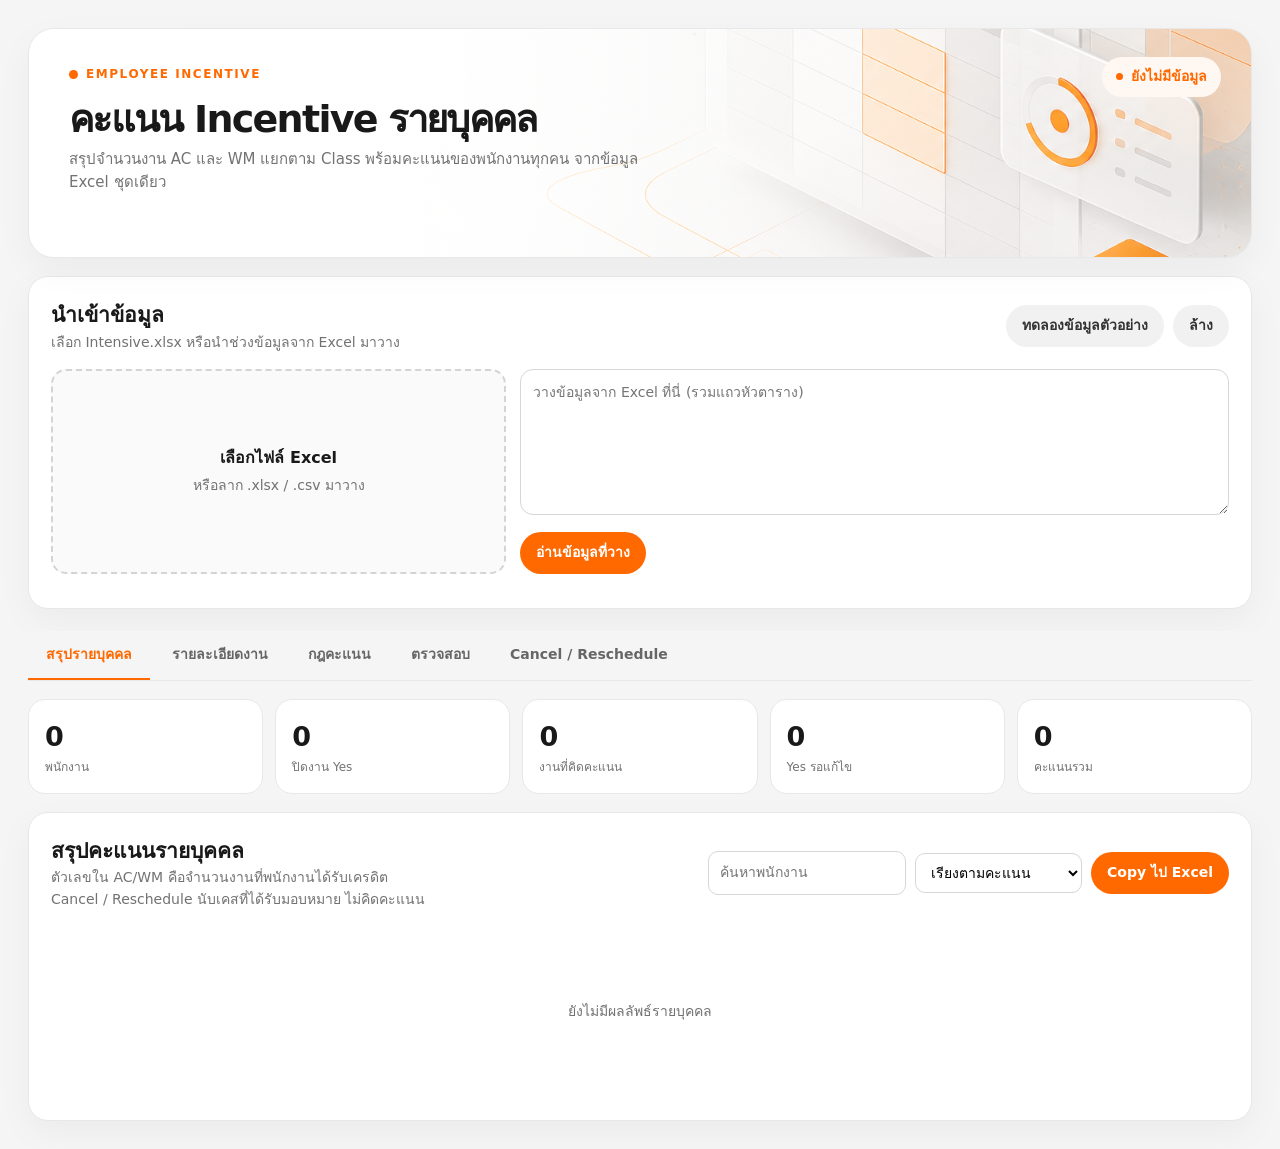
==== commit 9dc25a29: "Show cancel and reschedule counts in individual incentive summary" ====
--- a/tools/incentive-calculator.html
+++ b/tools/incentive-calculator.html
@@ -13,7 +13,7 @@
 
 <nav class="tabs"><button class="tab active" data-tab="results">สรุปรายบุคคล</button><button class="tab" data-tab="detail">รายละเอียดงาน</button><button class="tab" data-tab="rules">กฎคะแนน</button><button class="tab" data-tab="review">ตรวจสอบ</button><button class="tab" data-tab="disruptions">Cancel / Reschedule</button></nav>
 
-<section class="panel active" id="results"><div class="stats" id="stats"></div><div class="card"><div class="toolbar section-title"><div><h2>สรุปคะแนนรายบุคคล</h2><div class="hint">ตัวเลขใน AC/WM คือจำนวนงานที่พนักงานได้รับเครดิต</div></div><div class="actions"><input id="search" placeholder="ค้นหาพนักงาน"><select id="sort"><option value="score">เรียงตามคะแนน</option><option value="jobs">เรียงตามจำนวนงาน</option><option value="name">เรียงตามชื่อ</option></select><button class="btn" id="copySummary">Copy ไป Excel</button></div></div><div id="summaryTable" class="empty">นำเข้าข้อมูลเพื่อคำนวณ</div></div></section>
+<section class="panel active" id="results"><div class="stats" id="stats"></div><div class="card"><div class="toolbar section-title"><div><h2>สรุปคะแนนรายบุคคล</h2><div class="hint">ตัวเลขใน AC/WM คือจำนวนงานที่พนักงานได้รับเครดิต</div><div class="hint" id="summaryDisruptionRange">Cancel / Reschedule นับเคสที่ได้รับมอบหมาย ไม่คิดคะแนน</div></div><div class="actions"><input id="search" placeholder="ค้นหาพนักงาน"><select id="sort"><option value="score">เรียงตามคะแนน</option><option value="jobs">เรียงตามจำนวนงาน</option><option value="name">เรียงตามชื่อ</option></select><button class="btn" id="copySummary">Copy ไป Excel</button></div></div><div id="summaryTable" class="empty">นำเข้าข้อมูลเพื่อคำนวณ</div></div></section>
 
 <section class="panel" id="detail"><div class="card"><div><h2>ค้นหาและตรวจสอบ SO</h2><div class="hint">ใส่ Service Order เพื่อดูว่าแถวนั้นปิดงานแล้วหรือไม่ ใช้กฎใด และได้คะแนนเท่าไร</div></div><div class="so-search"><input id="soSearch" placeholder="เช่น ASTH26072110001491"><button class="btn" id="soSearchBtn">ตรวจสอบ SO</button></div><div id="soResult" class="so-result"><div class="hint">นำเข้าข้อมูลแล้วค้นหา SO ที่ต้องการ</div></div></div><div class="card"><div class="toolbar section-title"><div><h2>รายละเอียดคะแนนต่อรายการ</h2><div class="hint">หนึ่งแถวต่อพนักงานที่ได้รับเครดิตในแต่ละงาน</div></div><button class="btn" id="copyDetail">Copy ไป Excel</button></div><div id="detailTable" class="empty">ยังไม่มีรายละเอียด</div></div></section>
 
@@ -51,15 +51,15 @@
 function calculate(){state.detail=[];state.review=[];state.audit=[];state.rows.forEach((row,index)=>{let rowNo=index+2,so=row[state.map.order]||'',finish=norm(row[state.map.status]),rawClass=clean(row[state.map.class]),c=canonicalClass(rawClass),people=peopleIn(row),rule=matchingRule(row,c),disruption=disruptionType(row),reason='';if(disruption){state.audit.push({Row:rowNo,WorkOrder:so,Status:row[state.map.status]||'',Type:row[state.map.type]||'',Unit:row[state.map.unit]||'',Class:rawClass,Product:rule?.product||'ไม่ระบุ',Employees:people.map(x=>x.name).join(' / '),Rule:'-',Score:'',Result:`${disruption} — ไม่นับคะแนน`});return}if(finish!=='yes')reason='ยังไม่ปิดงาน — If finish or not ไม่ใช่ Yes';else if(!rule&&c==='Other')reason='ไม่มีการระบุ Class — กรุณาแก้ไขไฟล์ Excel และนำเข้าใหม่';else if(!rule)reason='ไม่พบกฎสินค้า/Class สำหรับค่า Unit/BTU นี้';else if(!people.length)reason='ไม่พบรายชื่อในคอลัมน์ Engineer';else if(Number.isNaN(Number(rule.score)))reason='กฎคะแนนไม่ถูกต้อง';let audit={Row:rowNo,WorkOrder:so,Status:row[state.map.status]||'',Type:row[state.map.type]||'',Unit:row[state.map.unit]||'',Class:rawClass,Product:rule?.product||'ไม่ระบุ',Employees:people.map(x=>x.name).join(' / '),Rule:rule?`${rule.product} / ${isAllClass(rule.class)?'ทุก Class':rule.class}`:'-',Score:rule?Number(rule.score):'',Result:reason||'คำนวณแล้ว'};state.audit.push(audit);if(reason){state.review.push({...audit,Reason:reason});return}let credited=state.allocation==='primary'?people.slice(0,1):people,score=state.allocation==='split'?Number(rule.score)/people.length:Number(rule.score);credited.forEach(person=>state.detail.push({Row:rowNo,Employee:person.name,Role:person.role,WorkOrder:so,Date:row[state.map.date]||'',Product:rule.product,Class:c==='Other'?'ไม่ระบุ':c,RuleClass:isAllClass(rule.class)?'*':canonicalClass(rule.class),CategoryKey:categoryKey(rule),Score:score}))});buildSummary();renderAll();renderSoSearch()}
 function buildSummary(){let by=new Map();state.detail.forEach(d=>{let key=employeeKey(d.Employee),x=by.get(key)||{Employee:d.Employee,Counts:{},Jobs:0,Score:0};x.Counts[d.CategoryKey]=(x.Counts[d.CategoryKey]||0)+1;x.Jobs++;x.Score+=d.Score;by.set(key,x)});state.summary=[...by.values()]}
 function dateKey(v){let s=clean(v),m=s.match(/(\d{4})[-\/](\d{1,2})[-\/](\d{1,2})/);if(m)return`${m[1]}-${String(m[2]).padStart(2,'0')}-${String(m[3]).padStart(2,'0')}`;m=s.match(/(\d{1,2})[-\/](\d{1,2})[-\/](\d{4})/);return m?`${m[3]}-${String(m[2]).padStart(2,'0')}-${String(m[1]).padStart(2,'0')}`:''}
-function buildDisruptions(){let by=new Map();state.rows.forEach((row,index)=>{let kind=disruptionType(row),so=clean(row[state.map.order]);if(!kind||!so)return;let item={Row:index+2,WorkOrder:so,Date:dateKey(row[state.map.date]),Finish:clean(row[state.map.status]),DetailStatus:clean(row[state.map.detailStatus]),Team:clean(row[state.map.teamCar])||clean(row[state.map.team])||clean(row[state.map.primary])||'ไม่ระบุทีม',Note:clean(row[state.map.note]),Kind:kind},old=by.get(so);if(!old||(old.Kind==='Reschedule'&&kind==='Cancel')||(!old.Note&&item.Note))by.set(so,item)});state.disruptions=[...by.values()];let ds=state.disruptions.map(x=>x.Date).filter(Boolean).sort(),teams=[...new Set(state.disruptions.map(x=>x.Team))].sort();if(ds.length){$('#disruptionFrom').value=ds[0];$('#disruptionTo').value=ds[ds.length-1]}$('#disruptionTeam').innerHTML='<option value="">ทุกทีม</option>'+teams.map(x=>`<option value="${esc(x)}">${esc(x)}</option>`).join('');renderDisruptions()}
+function buildDisruptions(){let by=new Map();state.rows.forEach((row,index)=>{let kind=disruptionType(row),so=clean(row[state.map.order]);if(!kind||!so)return;let item={Row:index+2,WorkOrder:so,Date:dateKey(row[state.map.date]),Finish:clean(row[state.map.status]),DetailStatus:clean(row[state.map.detailStatus]),Team:clean(row[state.map.teamCar])||clean(row[state.map.team])||clean(row[state.map.primary])||'ไม่ระบุทีม',Note:clean(row[state.map.note]),Kind:kind,People:peopleIn(row)},old=by.get(so);if(!old||(old.Kind==='Reschedule'&&kind==='Cancel')||(!old.Note&&item.Note))by.set(so,item)});state.disruptions=[...by.values()];let ds=state.disruptions.map(x=>x.Date).filter(Boolean).sort(),teams=[...new Set(state.disruptions.map(x=>x.Team))].sort();if(ds.length){$('#disruptionFrom').value=ds[0];$('#disruptionTo').value=ds[ds.length-1]}$('#disruptionTeam').innerHTML='<option value="">ทุกทีม</option>'+teams.map(x=>`<option value="${esc(x)}">${esc(x)}</option>`).join('');renderDisruptions()}
 function filteredDisruptions(){let f=$('#disruptionFrom')?.value||'',t=$('#disruptionTo')?.value||'',team=$('#disruptionTeam')?.value||'';return state.disruptions.filter(x=>(!f||x.Date>=f)&&(!t||x.Date<=t)&&(!team||x.Team===team))}
-function renderDisruptions(){let arr=filteredDisruptions(),cancel=arr.filter(x=>x.Kind==='Cancel'),reschedule=arr.filter(x=>x.Kind==='Reschedule'),byTeam=new Map();arr.forEach(x=>{let v=byTeam.get(x.Team)||{Cancel:0,Reschedule:0};v[x.Kind]++;byTeam.set(x.Team,v)});$('#disruptionStats').innerHTML=[['ทั้งหมด',arr.length],['Cancel',cancel.length],['Reschedule',reschedule.length],['ไม่มีคะแนน',arr.length]].map(([l,n])=>`<div class="disruption-stat"><span>${l}</span><b>${n}</b></div>`).join('');let teamRows=[...byTeam.entries()].sort((a,b)=>(b[1].Cancel+b[1].Reschedule)-(a[1].Cancel+a[1].Reschedule)).map(([team,v])=>[team,v.Cancel,v.Reschedule,v.Cancel+v.Reschedule]);$('#disruptionTeamSummary').innerHTML=teamRows.length?'<h3 class="section-title">สรุปตามทีม</h3>'+basicTable(['ทีม','Cancel','Reschedule','รวม'],teamRows):'';let reasons=new Map();arr.forEach(x=>{let key=x.Note||'ไม่ระบุ Note';reasons.set(key,(reasons.get(key)||0)+1)});$('#disruptionReasons').innerHTML=[...reasons.entries()].sort((a,b)=>b[1]-a[1]).slice(0,12).map(([reason,count])=>`<div class="reason-item"><b>${count} เคส</b> — ${esc(reason)}</div>`).join('');let h=['Row','Service Order','Date','Type','If finish or not','Detail Status Not','Team','Note'];$('#disruptionTable').innerHTML=arr.length?basicTable(h,arr.map(x=>[x.Row,x.WorkOrder,x.Date,x.Kind,x.Finish,x.DetailStatus,x.Team,x.Note]),'disruption-table'):'<div class="empty">ไม่พบ Cancel / Reschedule ในช่วงวันที่ที่เลือก</div>'}
+function renderDisruptions(){let arr=filteredDisruptions(),cancel=arr.filter(x=>x.Kind==='Cancel'),reschedule=arr.filter(x=>x.Kind==='Reschedule'),byTeam=new Map();arr.forEach(x=>{let v=byTeam.get(x.Team)||{Cancel:0,Reschedule:0};v[x.Kind]++;byTeam.set(x.Team,v)});$('#disruptionStats').innerHTML=[['ทั้งหมด',arr.length],['Cancel',cancel.length],['Reschedule',reschedule.length],['ไม่มีคะแนน',arr.length]].map(([l,n])=>`<div class="disruption-stat"><span>${l}</span><b>${n}</b></div>`).join('');let teamRows=[...byTeam.entries()].sort((a,b)=>(b[1].Cancel+b[1].Reschedule)-(a[1].Cancel+a[1].Reschedule)).map(([team,v])=>[team,v.Cancel,v.Reschedule,v.Cancel+v.Reschedule]);$('#disruptionTeamSummary').innerHTML=teamRows.length?'<h3 class="section-title">สรุปตามทีม</h3>'+basicTable(['ทีม','Cancel','Reschedule','รวม'],teamRows):'';let reasons=new Map();arr.forEach(x=>{let key=x.Note||'ไม่ระบุ Note';reasons.set(key,(reasons.get(key)||0)+1)});$('#disruptionReasons').innerHTML=[...reasons.entries()].sort((a,b)=>b[1]-a[1]).slice(0,12).map(([reason,count])=>`<div class="reason-item"><b>${count} เคส</b> — ${esc(reason)}</div>`).join('');let h=['Row','Service Order','Date','Type','If finish or not','Detail Status Not','Team','Note'];$('#disruptionTable').innerHTML=arr.length?basicTable(h,arr.map(x=>[x.Row,x.WorkOrder,x.Date,x.Kind,x.Finish,x.DetailStatus,x.Team,x.Note]),'disruption-table'):'<div class="empty">ไม่พบ Cancel / Reschedule ในช่วงวันที่ที่เลือก</div>';renderStats();renderSummary()}
 function copyDisruptions(){let h=['Row','Service Order','Date','Type','If finish or not','Detail Status Not','Team','Note'],arr=filteredDisruptions();copyText(tsv(h,arr.map(x=>[x.Row,x.WorkOrder,x.Date,x.Kind,x.Finish,x.DetailStatus,x.Team,x.Note])))}
 function renderAll(){renderStats();renderSummary();renderDetail();renderReview();renderDisruptions()}
-function renderStats(){let closed=state.rows.filter(r=>norm(r[state.map.status])==='yes').length,scored=new Set(state.detail.map(x=>x.Row)).size,pending=state.review.filter(x=>norm(x.Status)==='yes').length,total=state.summary.reduce((s,x)=>s+x.Score,0);$('#stats').innerHTML=[['พนักงาน',state.summary.length],['ปิดงาน Yes',closed],['งานที่คิดคะแนน',scored],['Yes รอแก้ไข',pending],['คะแนนรวม',fmt(total)]].map(([l,n])=>`<div class="stat"><div class="n">${n}</div><div class="l">${l}</div></div>`).join('')}
-function sortedSummary(){let q=norm($('#search')?.value),arr=state.summary.filter(x=>!q||norm(x.Employee).includes(q)),sort=$('#sort')?.value||'score';return arr.sort(sort==='name'?(a,b)=>a.Employee.localeCompare(b.Employee):sort==='jobs'?(a,b)=>b.Jobs-a.Jobs:(a,b)=>b.Score-a.Score)}
+function renderStats(){let closed=state.rows.filter(r=>norm(r[state.map.status])==='yes').length,scored=new Set(state.detail.map(x=>x.Row)).size,pending=state.review.filter(x=>norm(x.Status)==='yes').length,total=state.summary.reduce((s,x)=>s+x.Score,0),people=new Set(state.summary.map(x=>employeeKey(x.Employee)));filteredDisruptions().forEach(item=>item.People.forEach(person=>people.add(person.key)));$('#stats').innerHTML=[['พนักงาน',people.size],['ปิดงาน Yes',closed],['งานที่คิดคะแนน',scored],['Yes รอแก้ไข',pending],['คะแนนรวม',fmt(total)]].map(([l,n])=>`<div class="stat"><div class="n">${n}</div><div class="l">${l}</div></div>`).join('')}
+function sortedSummary(){let by=new Map(state.summary.map(x=>[employeeKey(x.Employee),{...x,Cancel:0,Reschedule:0}]));filteredDisruptions().forEach(item=>item.People.forEach(person=>{let x=by.get(person.key);if(!x){x={Employee:person.name,Counts:{},Jobs:0,Score:0,Cancel:0,Reschedule:0};by.set(person.key,x)}x[item.Kind]++}));let q=norm($('#search')?.value),arr=[...by.values()].filter(x=>!q||norm(x.Employee).includes(q)),sort=$('#sort')?.value||'score';return arr.sort(sort==='name'?(a,b)=>a.Employee.localeCompare(b.Employee):sort==='jobs'?(a,b)=>b.Jobs-a.Jobs:(a,b)=>b.Score-a.Score)}
 function ruleGroups(){let groups=[];state.rules.forEach(r=>{let p=clean(r.product)||'ไม่ระบุ',g=groups.find(x=>norm(x.product)===norm(p));if(!g){g={product:p,categories:[]};groups.push(g)}let key=categoryKey(r);if(!g.categories.some(x=>x.key===key))g.categories.push({key,label:isAllClass(r.class)?'ทุก Class':clean(r.class)})});return groups}
-function renderSummary(){let arr=sortedSummary(),groups=ruleGroups();if(!arr.length){$('#summaryTable').innerHTML='<div class="empty">ยังไม่มีผลลัพธ์รายบุคคล</div>';return}let top=groups.map(g=>`<th colspan="${g.categories.length+1}">${esc(g.product)} — จำนวนงาน</th>`).join(''),sub=groups.map(g=>g.categories.map(c=>`<th>${esc(c.label)}</th>`).join('')+'<th>รวม</th>').join('');$('#summaryTable').innerHTML=`<div class="table-wrap"><table class="summary-table"><thead><tr><th rowspan="2">พนักงาน</th>${top}<th rowspan="2">งานรวม</th><th rowspan="2">คะแนนรวม</th></tr><tr>${sub}</tr></thead><tbody>${arr.map(x=>`<tr><td><b>${esc(x.Employee)}</b></td>${groups.map(g=>g.categories.map(c=>`<td class="num">${x.Counts[c.key]||0}</td>`).join('')+`<td class="num"><b>${g.categories.reduce((s,c)=>s+(x.Counts[c.key]||0),0)}</b></td>`).join('')}<td class="num"><b>${x.Jobs}</b></td><td class="num score">${fmt(x.Score)}</td></tr>`).join('')}</tbody></table></div>`}
+function renderSummary(){let arr=sortedSummary(),groups=ruleGroups(),from=$('#disruptionFrom')?.value,to=$('#disruptionTo')?.value;$('#summaryDisruptionRange').textContent=`Cancel / Reschedule นับเคสที่ได้รับมอบหมาย ไม่คิดคะแนน${from&&to?` • ช่วง ${from} ถึง ${to}`:''}`;if(!arr.length){$('#summaryTable').innerHTML='<div class="empty">ยังไม่มีผลลัพธ์รายบุคคล</div>';return}let top=groups.map(g=>`<th colspan="${g.categories.length+1}">${esc(g.product)} — จำนวนงาน</th>`).join(''),sub=groups.map(g=>g.categories.map(c=>`<th>${esc(c.label)}</th>`).join('')+'<th>รวม</th>').join('');$('#summaryTable').innerHTML=`<div class="table-wrap"><table class="summary-table"><thead><tr><th rowspan="2">พนักงาน</th>${top}<th rowspan="2">งานรวม</th><th rowspan="2">คะแนนรวม</th><th rowspan="2">Cancel</th><th rowspan="2">Reschedule</th></tr><tr>${sub}</tr></thead><tbody>${arr.map(x=>`<tr><td><b>${esc(x.Employee)}</b></td>${groups.map(g=>g.categories.map(c=>`<td class="num">${x.Counts[c.key]||0}</td>`).join('')+`<td class="num"><b>${g.categories.reduce((s,c)=>s+(x.Counts[c.key]||0),0)}</b></td>`).join('')}<td class="num"><b>${x.Jobs}</b></td><td class="num score">${fmt(x.Score)}</td><td class="num">${x.Cancel}</td><td class="num">${x.Reschedule}</td></tr>`).join('')}</tbody></table></div>`}
 function basicTable(headers,rows,cls=''){return`<div class="table-wrap"><table class="${cls}"><thead><tr>${headers.map(h=>`<th>${esc(h)}</th>`).join('')}</tr></thead><tbody>${rows.map(r=>`<tr>${r.map(v=>`<td>${esc(v)}</td>`).join('')}</tr>`).join('')}</tbody></table></div>`}
 function renderDetail(){let h=['Row','Employee','Role','Work Order','Date','Product','Class','Score'];$('#detailTable').innerHTML=state.detail.length?basicTable(h,state.detail.slice(0,1600).map(x=>[x.Row,x.Employee,x.Role,x.WorkOrder,x.Date,x.Product,x.Class,fmt(x.Score)])):'<div class="empty">ยังไม่มีรายละเอียด</div>'}
 function renderReview(){let h=['Row','WorkOrder','Status','Type','Unit','Class','Employees','Reason'];$('#reviewTable').innerHTML=state.review.length?basicTable(h,state.review.map(x=>h.map(k=>x[k]||''))):'<div class="empty">ไม่มีรายการที่ต้องตรวจสอบ</div>'}
@@ -69,7 +69,7 @@
 function renderRules(){$('#rulesList').innerHTML=state.rules.map((r,i)=>`<div class="rule-grid"><input data-ri="${i}" data-rk="product" value="${esc(r.product)}" placeholder="ชื่อสินค้า"><input data-ri="${i}" data-rk="match" value="${esc(r.match)}" placeholder="เช่น WM, TV, #NUMBER"><input data-ri="${i}" data-rk="class" value="${esc(r.class)}" placeholder="I, II, III หรือ *"><input type="number" min="0" step="0.01" data-ri="${i}" data-rk="score" value="${r.score}"><button class="btn danger" data-del-rule="${i}" title="ลบกฎ">×</button></div>`).join('');$$('[data-ri]').forEach(el=>el.oninput=()=>state.rules[+el.dataset.ri][el.dataset.rk]=el.dataset.rk==='score'?Number(el.value):el.value);$$('[data-del-rule]').forEach(el=>el.onclick=()=>{state.rules.splice(+el.dataset.delRule,1);renderRules()});$('#allocation').value=state.allocation}
 function tsv(headers,rows){return[headers,...rows].map(r=>r.map(v=>String(v??'').replace(/\t|\r?\n/g,' ')).join('\t')).join('\r\n')}
 async function copyText(text){try{await navigator.clipboard.writeText(text)}catch(e){let el=document.createElement('textarea');el.value=text;document.body.appendChild(el);el.select();document.execCommand('copy');el.remove()}toast('คัดลอกแล้ว — วางใน Excel ได้ทันที')}
-function copySummary(){let groups=ruleGroups(),h=['Employee'],keys=[];groups.forEach(g=>{g.categories.forEach(c=>{h.push(`${g.product} ${c.label}`);keys.push(c.key)});h.push(`${g.product} Total`);keys.push(g.categories.map(c=>c.key))});h.push('Total Jobs','Total Score');let rows=sortedSummary().map(x=>[x.Employee,...keys.map(k=>Array.isArray(k)?k.reduce((s,z)=>s+(x.Counts[z]||0),0):(x.Counts[k]||0)),x.Jobs,fmt(x.Score)]);copyText(tsv(h,rows))}
+function copySummary(){let groups=ruleGroups(),h=['Employee'],keys=[];groups.forEach(g=>{g.categories.forEach(c=>{h.push(`${g.product} ${c.label}`);keys.push(c.key)});h.push(`${g.product} Total`);keys.push(g.categories.map(c=>c.key))});h.push('Total Jobs','Total Score','Cancel','Reschedule');let rows=sortedSummary().map(x=>[x.Employee,...keys.map(k=>Array.isArray(k)?k.reduce((s,z)=>s+(x.Counts[z]||0),0):(x.Counts[k]||0)),x.Jobs,fmt(x.Score),x.Cancel,x.Reschedule]);copyText(tsv(h,rows))}
 function copyDetail(){let h=['Row','Employee','Role','Work Order','Date','Product','Class','Score'];copyText(tsv(h,state.detail.map(x=>[x.Row,x.Employee,x.Role,x.WorkOrder,x.Date,x.Product,x.Class,fmt(x.Score)])))}
 function copyReview(){let h=['Row','WorkOrder','Status','Type','Unit','Class','Employees','Reason'];copyText(tsv(h,state.review.map(x=>h.map(k=>x[k]||''))))}
 function toast(message){let el=$('#toast');el.textContent=message;el.classList.add('show');clearTimeout(toast.t);toast.t=setTimeout(()=>el.classList.remove('show'),2200)}
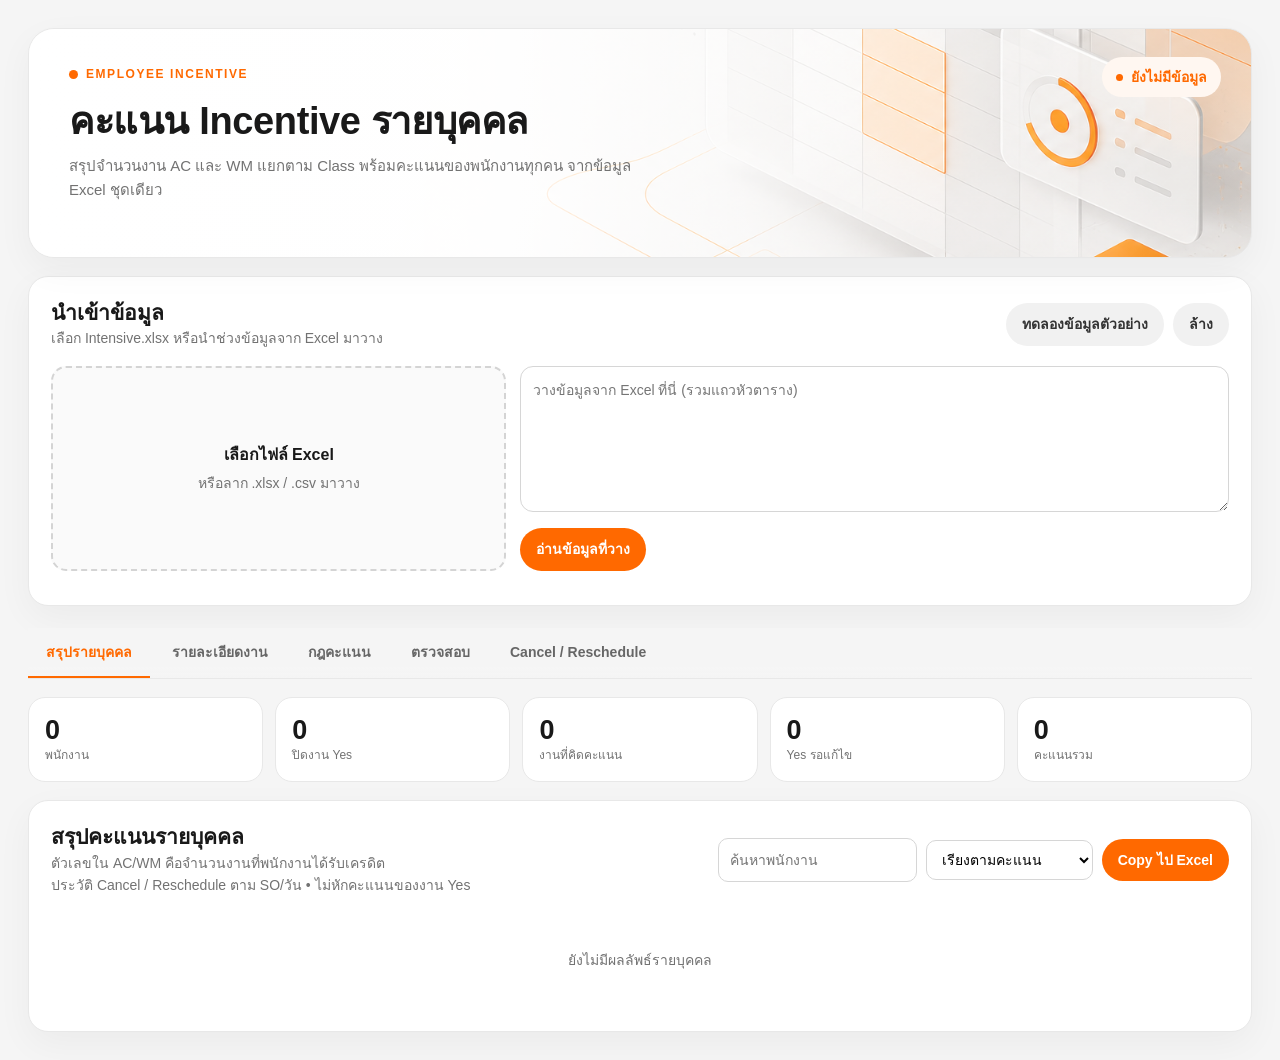
==== commit 0f89aa56: "Score completed visits separately from cancellation history" ====
--- a/tools/incentive-calculator.html
+++ b/tools/incentive-calculator.html
@@ -5,6 +5,49 @@
 <title>Incentive Calculator — รายบุคคล</title>
 <style>
 :root{--orange:#ff6900;--orange-2:#ff8a2a;--orange-soft:#fff3eb;--ink:#191919;--muted:#727272;--line:#e8e8e8;--bg:#f5f5f5;--card:#fff;--green:#0c7a4b;--red:#b42318;--blue:#2563eb;--shadow:0 12px 36px #0000000b}*{box-sizing:border-box}html{scroll-behavior:smooth}body{margin:0;background:var(--bg);color:var(--ink);font:14px/1.55 Inter,"Noto Sans Thai",system-ui,-apple-system,"Segoe UI",sans-serif}button,input,select,textarea{font:inherit}button{cursor:pointer;border:0}.shell{max-width:1480px;margin:auto;padding:28px}.hero{position:relative;isolation:isolate;overflow:hidden;min-height:230px;padding:36px 40px;border:1px solid var(--line);border-radius:26px;background:#fff url('incentive-hero.png') center/cover no-repeat;box-shadow:var(--shadow)}.hero:after{content:"";position:absolute;inset:0;background:linear-gradient(90deg,#fff 0%,#fffffff0 38%,#ffffff28 72%);z-index:-1}.hero-copy{max-width:630px}.eyebrow{display:flex;align-items:center;gap:8px;color:var(--orange);font-size:12px;font-weight:900;letter-spacing:.13em;text-transform:uppercase}.eyebrow:before{content:"";width:9px;height:9px;border-radius:50%;background:var(--orange)}h1{margin:14px 0 8px;font-size:38px;line-height:1.12;letter-spacing:-.045em}h2,h3{margin:0}.hero p{margin:0;max-width:590px;color:var(--muted);font-size:15px}.status-pill{position:absolute;top:28px;right:30px;display:flex;align-items:center;gap:8px;padding:9px 14px;border-radius:999px;background:#fff7f1;color:var(--orange);font-weight:850}.status-pill:before{content:"";width:7px;height:7px;border-radius:50%;background:currentColor}.card{margin-top:18px;padding:22px;background:#fff;border:1px solid var(--line);border-radius:20px;box-shadow:var(--shadow)}.toolbar{display:flex;align-items:center;justify-content:space-between;gap:14px;flex-wrap:wrap}.hint{color:var(--muted)}.import-grid{display:grid;grid-template-columns:.9fr 1.4fr;gap:14px;margin-top:16px}.drop{min-height:146px;display:grid;place-items:center;text-align:center;padding:24px;border:2px dashed #d4d4d4;border-radius:15px;background:#fafafa;transition:.18s}.drop:hover,.drop.drag{border-color:var(--orange);background:var(--orange-soft)}.drop input{display:none}.drop strong{display:block;font-size:16px;margin-bottom:4px}.paste textarea{width:100%;height:146px;resize:vertical;padding:12px;border:1px solid #d6d6d6;border-radius:13px}.actions{display:flex;align-items:center;gap:9px;flex-wrap:wrap}.mt{margin-top:10px}.btn{padding:10px 16px;border-radius:999px;background:var(--orange);color:#fff;font-weight:850;transition:.16s}.btn:hover{opacity:.9;transform:translateY(-1px)}.btn.secondary{background:#f1f1f1;color:#333}.btn.ghost{background:transparent;color:var(--orange);padding-inline:4px}.btn.danger{background:#fff0ef;color:var(--red);padding:8px 12px}input,select{padding:10px 11px;border:1px solid #d6d6d6;border-radius:10px;background:#fff}input:focus,select:focus,textarea:focus{outline:0;border-color:var(--orange);box-shadow:0 0 0 3px #ff69001b}.mapping{display:flex;gap:7px;flex-wrap:wrap;margin-top:12px}.mapping span{padding:5px 9px;border-radius:999px;background:#f3f3f3;color:#555;font-size:12px}.mapping .ok{background:#e9f7ef;color:var(--green)}.mapping .bad{background:#fff0ef;color:var(--red)}.tabs{position:sticky;top:0;z-index:10;display:flex;gap:4px;margin:22px 0 18px;border-bottom:1px solid var(--line);background:linear-gradient(var(--bg) 78%,transparent)}.tab{padding:13px 18px;background:transparent;color:#666;font-weight:850;border-bottom:2px solid transparent}.tab.active,.tab:hover{color:var(--orange)}.tab.active{border-bottom-color:var(--orange)}.panel{display:none}.panel.active{display:block;animation:fade .2s ease}@keyframes fade{from{opacity:.25;transform:translateY(3px)}to{opacity:1;transform:none}}.rule-note{margin-top:15px;padding:14px 16px;border:1px solid #ffd7bc;border-radius:14px;background:var(--orange-soft)}.rule-grid{display:grid;grid-template-columns:1fr 1.25fr .8fr .8fr 48px;gap:9px;align-items:center;margin-top:10px}.rule-grid.head{color:var(--muted);font-size:12px;font-weight:850}.rule-grid input,.rule-grid select{width:100%}.settings{display:grid;grid-template-columns:1fr 1fr;gap:12px;margin-top:18px}.settings label{display:grid;gap:6px;font-weight:750}.fixed-condition{padding:12px 14px;border:1px solid #cdebd9;border-radius:12px;background:#eefaf3;color:var(--green)}.stats{display:grid;grid-template-columns:repeat(5,1fr);gap:12px;margin-bottom:18px}.stat{padding:16px;background:#fff;border:1px solid var(--line);border-radius:17px}.stat .n{font-size:27px;font-weight:900;letter-spacing:-.03em}.stat .l{font-size:12px;color:var(--muted)}.table-wrap{overflow:auto;border:1px solid var(--line);border-radius:14px;max-height:650px}table{width:100%;border-collapse:separate;border-spacing:0;min-width:860px}th,td{padding:11px 12px;border-bottom:1px solid var(--line);background:#fff;text-align:left;vertical-align:top;white-space:nowrap}thead th{position:sticky;top:0;z-index:2;background:#fafafa;color:#555;font-size:12px}tr:last-child td{border-bottom:0}.summary-table{min-width:1180px}.summary-table thead tr:first-child th{text-align:center;border-bottom:1px solid #ddd}.summary-table thead tr:nth-child(2) th{text-align:center}.summary-table th:first-child,.summary-table td:first-child{position:sticky;left:0;z-index:1;background:#fff;min-width:220px}.summary-table thead th:first-child{z-index:4;background:#fafafa}.num{text-align:right!important;font-variant-numeric:tabular-nums}.score{font-weight:900;color:var(--orange)}.empty{padding:38px;text-align:center;color:var(--muted)}.preview td{max-width:210px;overflow:hidden;text-overflow:ellipsis}.so-search{display:grid;grid-template-columns:minmax(240px,1fr) auto;gap:10px;margin-top:14px}.so-result{margin-top:14px;padding:16px;border:1px solid var(--line);border-radius:14px;background:#fafafa}.so-result.good{border-color:#bfe5cf;background:#f0faf4}.so-result.warn{border-color:#ffd0b0;background:#fff7f1}.so-grid{display:grid;grid-template-columns:repeat(4,1fr);gap:10px}.so-grid div{padding:10px;border-radius:10px;background:#fff}.so-grid small{display:block;color:var(--muted)}.toast{position:fixed;right:24px;bottom:24px;z-index:20;padding:12px 16px;border-radius:12px;background:#202020;color:#fff;box-shadow:var(--shadow);opacity:0;transform:translateY(8px);pointer-events:none;transition:.18s}.toast.show{opacity:1;transform:none}.section-title{margin-bottom:14px}.file-note{font-size:12px;color:var(--muted)}.disruption-summary{display:grid;grid-template-columns:repeat(4,1fr);gap:12px;margin:16px 0}.disruption-stat{padding:16px;border:1px solid var(--line);border-radius:15px;background:#fff}.disruption-stat b{display:block;font-size:26px}.disruption-table td{white-space:normal;min-width:120px}.disruption-table td:last-child{min-width:330px;max-width:520px}.range-controls{display:flex;gap:10px;align-items:end;flex-wrap:wrap;margin-top:14px}.range-controls label{display:grid;gap:5px;font-weight:750}.reason-list{display:grid;gap:8px;margin:14px 0}.reason-item{padding:10px 12px;border:1px solid #ffd7bc;border-radius:10px;background:#fff7f1}@media(max-width:920px){.shell{padding:16px}.hero{min-height:280px;padding:26px}.hero:after{background:linear-gradient(90deg,#fff 0%,#fffffff4 62%,#ffffff55)}h1{font-size:31px}.status-pill{position:static;display:inline-flex;margin-top:18px}.import-grid,.settings,.so-grid{grid-template-columns:1fr}.stats,.disruption-summary{grid-template-columns:repeat(2,1fr)}.rule-grid{grid-template-columns:1fr}.rule-grid.head{display:none}.tabs{overflow:auto}.tab{white-space:nowrap}}
+</style>
+<style>
+/* Keep Thai and English text on one consistent baseline across cards and tables. */
+body{font-family:"Leelawadee UI","Noto Sans Thai","Segoe UI",sans-serif;line-height:1.6}
+h1{line-height:1.25;letter-spacing:-.01em}
+h2,h3{line-height:1.35}
+.hero p,.hint{line-height:1.6}
+.stat,.disruption-stat{display:flex;flex-direction:column;justify-content:center;min-height:84px}
+.stat .n,.disruption-stat b{line-height:1.2;font-variant-numeric:tabular-nums}
+.section-title{align-items:flex-start}
+.section-title .actions{align-self:center}
+.table-wrap{scrollbar-gutter:stable;overscroll-behavior-inline:contain}
+th,td{vertical-align:middle;line-height:1.45}
+thead th{font-weight:750;white-space:normal}
+.summary-table{width:max-content;min-width:100%}
+.summary-table th,.summary-table td{min-width:76px;text-align:center}
+.summary-table td.num{text-align:center!important}
+.summary-table th:first-child,.summary-table td:first-child{min-width:190px;max-width:230px;text-align:left;white-space:normal;overflow-wrap:anywhere}
+.summary-table thead tr:first-child th{background:#fff7f0;color:#8d3c00}
+.summary-table thead tr:nth-child(2) th{background:#fafafa}
+.summary-table thead tr:first-child{height:43px}
+.summary-table thead tr:nth-child(2) th{top:43px}
+.summary-table thead tr:nth-child(2) th:first-child{left:auto;z-index:2;min-width:76px;max-width:none;text-align:center}
+.summary-table thead tr:first-child th:first-child{background:#fff7f0;text-align:left}
+.summary-table thead tr:first-child th:nth-last-child(-n+2),.summary-table td:nth-last-child(-n+2){min-width:108px;background:#f7f9fc;color:#264266;font-variant-numeric:tabular-nums}
+.summary-table thead tr:first-child th:nth-last-child(-n+2){font-weight:800}
+.summary-table tbody tr:nth-child(even) td:not(:nth-last-child(-n+2)){background:#fcfcfc}
+.summary-table tbody tr:hover td{background:#fff5ed!important}
+.summary-table .score{min-width:108px;font-variant-numeric:tabular-nums}
+.disruption-table{min-width:1050px}
+.disruption-table td{overflow-wrap:anywhere;line-height:1.5}
+.range-controls input,.range-controls select{min-height:42px}
+@media(max-width:920px){
+  .shell{padding:12px}
+  .hero{padding:24px;min-height:230px}
+  h1{font-size:29px}
+  .card{padding:16px}
+  .section-title .actions{width:100%;align-self:stretch}
+  .section-title .actions #search{flex:1;min-width:150px}
+  .stats,.disruption-summary{gap:8px}
+  .stat,.disruption-stat{padding:12px;min-height:78px}
+  .summary-table th:first-child,.summary-table td:first-child{min-width:142px;max-width:180px}
+}
 </style></head>
 <body><main class="shell">
 <header class="hero"><div class="hero-copy"><div class="eyebrow">Employee Incentive</div><h1>คะแนน Incentive รายบุคคล</h1><p>สรุปจำนวนงาน AC และ WM แยกตาม Class พร้อมคะแนนของพนักงานทุกคน จากข้อมูล Excel ชุดเดียว</p></div><div class="status-pill" id="dataStatus">ยังไม่มีข้อมูล</div></header>
@@ -13,14 +56,14 @@
 
 <nav class="tabs"><button class="tab active" data-tab="results">สรุปรายบุคคล</button><button class="tab" data-tab="detail">รายละเอียดงาน</button><button class="tab" data-tab="rules">กฎคะแนน</button><button class="tab" data-tab="review">ตรวจสอบ</button><button class="tab" data-tab="disruptions">Cancel / Reschedule</button></nav>
 
-<section class="panel active" id="results"><div class="stats" id="stats"></div><div class="card"><div class="toolbar section-title"><div><h2>สรุปคะแนนรายบุคคล</h2><div class="hint">ตัวเลขใน AC/WM คือจำนวนงานที่พนักงานได้รับเครดิต</div><div class="hint" id="summaryDisruptionRange">Cancel / Reschedule นับเคสที่ได้รับมอบหมาย ไม่คิดคะแนน</div></div><div class="actions"><input id="search" placeholder="ค้นหาพนักงาน"><select id="sort"><option value="score">เรียงตามคะแนน</option><option value="jobs">เรียงตามจำนวนงาน</option><option value="name">เรียงตามชื่อ</option></select><button class="btn" id="copySummary">Copy ไป Excel</button></div></div><div id="summaryTable" class="empty">นำเข้าข้อมูลเพื่อคำนวณ</div></div></section>
+<section class="panel active" id="results"><div class="stats" id="stats"></div><div class="card"><div class="toolbar section-title"><div><h2>สรุปคะแนนรายบุคคล</h2><div class="hint">ตัวเลขใน AC/WM คือจำนวนงานที่พนักงานได้รับเครดิต</div><div class="hint" id="summaryDisruptionRange">ประวัติ Cancel / Reschedule ตาม SO/วัน • ไม่หักคะแนนของงาน Yes</div></div><div class="actions"><input id="search" placeholder="ค้นหาพนักงาน"><select id="sort"><option value="score">เรียงตามคะแนน</option><option value="jobs">เรียงตามจำนวนงาน</option><option value="name">เรียงตามชื่อ</option></select><button class="btn" id="copySummary">Copy ไป Excel</button></div></div><div id="summaryTable"><div class="empty">นำเข้าข้อมูลเพื่อคำนวณ</div></div></div></section>
 
-<section class="panel" id="detail"><div class="card"><div><h2>ค้นหาและตรวจสอบ SO</h2><div class="hint">ใส่ Service Order เพื่อดูว่าแถวนั้นปิดงานแล้วหรือไม่ ใช้กฎใด และได้คะแนนเท่าไร</div></div><div class="so-search"><input id="soSearch" placeholder="เช่น ASTH26072110001491"><button class="btn" id="soSearchBtn">ตรวจสอบ SO</button></div><div id="soResult" class="so-result"><div class="hint">นำเข้าข้อมูลแล้วค้นหา SO ที่ต้องการ</div></div></div><div class="card"><div class="toolbar section-title"><div><h2>รายละเอียดคะแนนต่อรายการ</h2><div class="hint">หนึ่งแถวต่อพนักงานที่ได้รับเครดิตในแต่ละงาน</div></div><button class="btn" id="copyDetail">Copy ไป Excel</button></div><div id="detailTable" class="empty">ยังไม่มีรายละเอียด</div></div></section>
+<section class="panel" id="detail"><div class="card"><div><h2>ค้นหาและตรวจสอบ SO</h2><div class="hint">ใส่ Service Order เพื่อดูว่าแถวนั้นปิดงานแล้วหรือไม่ ใช้กฎใด และได้คะแนนเท่าไร</div></div><div class="so-search"><input id="soSearch" placeholder="เช่น ASTH26072110001491"><button class="btn" id="soSearchBtn">ตรวจสอบ SO</button></div><div id="soResult" class="so-result"><div class="hint">นำเข้าข้อมูลแล้วค้นหา SO ที่ต้องการ</div></div></div><div class="card"><div class="toolbar section-title"><div><h2>รายละเอียดคะแนนต่อรายการ</h2><div class="hint">หนึ่งแถวต่อพนักงานที่ได้รับเครดิตในแต่ละงาน</div></div><button class="btn" id="copyDetail">Copy ไป Excel</button></div><div id="detailTable"><div class="empty">ยังไม่มีรายละเอียด</div></div></div></section>
 
-<section class="panel" id="rules"><div class="card"><div class="toolbar"><div><h2>กฎสินค้าและคะแนน</h2><div class="hint">สินค้าใหม่ตรวจจากข้อความใน Unit/BTU; ใช้ #NUMBER สำหรับค่าตัวเลข และ TYPE:Repair สำหรับงานซ่อม</div></div><div class="actions"><button class="btn secondary" id="addRule">+ เพิ่มสินค้า/Class</button><button class="btn" id="saveRules">บันทึกและคำนวณ</button></div></div><div class="rule-note"><b>การนับรายบุคคล</b><div class="hint">รวมพนักงานจากทุกคอลัมน์ Engineer ตัดเบอร์โทรออกจากชื่อ และไม่ให้คนเดียวกันซ้ำภายในงานเดียว</div></div><div class="rule-grid head"><div>สินค้า</div><div>คำค้นใน Unit/BTU</div><div>Class</div><div>คะแนน</div><div></div></div><div id="rulesList"></div><div class="settings"><div class="fixed-condition"><b>เงื่อนไขปิดงาน</b><br>คอลัมน์ K — If finish or not ต้องเป็น Yes</div><label>การจัดสรรคะแนน<select id="allocation"><option value="full">ทุกคนในงานได้คะแนนเต็ม</option><option value="split">แบ่งคะแนนเท่ากันในทีม</option><option value="primary">เฉพาะ Team Leader</option></select></label></div></div><div class="card"><h3 class="section-title">ตัวอย่างข้อมูลสำคัญ</h3><div id="preview" class="empty">ยังไม่มีข้อมูล</div></div></section>
+<section class="panel" id="rules"><div class="card"><div class="toolbar"><div><h2>กฎสินค้าและคะแนน</h2><div class="hint">สินค้าใหม่ตรวจจากข้อความใน Unit/BTU; ใช้ #NUMBER สำหรับค่าตัวเลข และ TYPE:Repair สำหรับงานซ่อม</div></div><div class="actions"><button class="btn secondary" id="addRule">+ เพิ่มสินค้า/Class</button><button class="btn" id="saveRules">บันทึกและคำนวณ</button></div></div><div class="rule-note"><b>การนับรายบุคคล</b><div class="hint">รวมพนักงานจากทุกคอลัมน์ Engineer ตัดเบอร์โทรออกจากชื่อ และไม่ให้คนเดียวกันซ้ำภายในงานเดียว</div></div><div class="rule-grid head"><div>สินค้า</div><div>คำค้นใน Unit/BTU</div><div>Class</div><div>คะแนน</div><div></div></div><div id="rulesList"></div><div class="settings"><div class="fixed-condition"><b>เงื่อนไขปิดงาน</b><br>คอลัมน์ K — If finish or not ต้องเป็น Yes</div><label>การจัดสรรคะแนน<select id="allocation"><option value="full">ทุกคนในงานได้คะแนนเต็ม</option><option value="split">แบ่งคะแนนเท่ากันในทีม</option><option value="primary">เฉพาะ Team Leader</option></select></label></div></div><div class="card"><h3 class="section-title">ตัวอย่างข้อมูลสำคัญ</h3><div id="preview"><div class="empty">ยังไม่มีข้อมูล</div></div></div></section>
 
-<section class="panel" id="review"><div class="card"><div class="toolbar section-title"><div><h2>รายการที่ไม่ถูกคิดคะแนน</h2><div class="hint">ตรวจสอบสถานะ, Class, Unit/BTU หรือรายชื่อ Engineer</div></div><button class="btn" id="copyReview">Copy ไป Excel</button></div><div id="reviewTable" class="empty">ยังไม่มีรายการ</div></div></section>
-<section class="panel" id="disruptions"><div class="card"><div class="toolbar"><div><h2>Cancel / Reschedule</h2><div class="hint">นับ Service Order ไม่ซ้ำกัน แยกจากงานที่คิดคะแนน</div></div><button class="btn" id="copyDisruptions">Copy ไป Excel</button></div><div class="range-controls"><label>ตั้งแต่วันที่<input id="disruptionFrom" type="date"></label><label>ถึงวันที่<input id="disruptionTo" type="date"></label><label>ทีม<select id="disruptionTeam"><option value="">ทุกทีม</option></select></label><button class="btn secondary" id="applyDisruptions">ดูผลลัพธ์</button></div><div id="disruptionStats" class="disruption-summary"></div><div id="disruptionTeamSummary"></div><div id="disruptionReasons" class="reason-list"></div><div id="disruptionTable" class="empty">นำเข้าข้อมูลเพื่อดู Cancel / Reschedule</div></div></section>
+<section class="panel" id="review"><div class="card"><div class="toolbar section-title"><div><h2>รายการที่ไม่ถูกคิดคะแนน</h2><div class="hint">ตรวจสอบสถานะ, Class, Unit/BTU หรือรายชื่อ Engineer</div></div><button class="btn" id="copyReview">Copy ไป Excel</button></div><div id="reviewTable"><div class="empty">ยังไม่มีรายการ</div></div></div></section>
+<section class="panel" id="disruptions"><div class="card"><div class="toolbar"><div><h2>Cancel / Reschedule</h2><div class="hint">เก็บประวัติตาม SO และวันที่ แยกจากแถวที่ปิดงาน Yes • เหตุผลใช้ Note เดิมของเคส</div></div><button class="btn" id="copyDisruptions">Copy ไป Excel</button></div><div class="range-controls"><label>ตั้งแต่วันที่<input id="disruptionFrom" type="date"></label><label>ถึงวันที่<input id="disruptionTo" type="date"></label><label>ทีม<select id="disruptionTeam"><option value="">ทุกทีม</option></select></label><button class="btn secondary" id="applyDisruptions">ดูผลลัพธ์</button></div><div id="disruptionStats" class="disruption-summary"></div><div id="disruptionTeamSummary"></div><div id="disruptionReasons" class="reason-list"></div><div id="disruptionTable"><div class="empty">นำเข้าข้อมูลเพื่อดู Cancel / Reschedule</div></div></div></section>
 <div class="toast" id="toast"></div>
 </main>
 <script src="https://cdn.sheetjs.com/xlsx-0.20.3/package/dist/xlsx.full.min.js"></script>
@@ -46,20 +89,20 @@
 function ruleMatches(rule,row){let match=clean(rule.match),unit=clean(row[state.map.unit]),type=clean(row[state.map.type]);if(!match)return false;if(norm(match)==='#number')return /^\d+(?:\.\d+)?$/.test(unit);if(norm(match).startsWith('type:'))return norm(type).includes(norm(match.slice(5)));return norm(unit).includes(norm(match))}
 function matchingRule(row,c){let matches=state.rules.filter(r=>ruleMatches(r,row)),typeMatches=matches.filter(r=>norm(r.match).startsWith('type:'));if(typeMatches.length)matches=typeMatches;let exact=matches.find(r=>!isAllClass(r.class)&&canonicalClass(r.class)===c),wild=matches.find(r=>isAllClass(r.class));return exact||wild||null}
 function categoryKey(rule){return norm(rule.product)+'||'+(isAllClass(rule.class)?'*':canonicalClass(rule.class))}
-function disruptionType(row){let detail=norm(row[state.map.detailStatus]),note=norm(row[state.map.note]);if(detail==='cancel order')return'Cancel';if(detail==='waiting reschedule')return'Reschedule';if(/\b(reschedule|postpone|postponed|appointment again)\b|เลื่อนนัด|เลื่อน/.test(note))return'Reschedule';return''}
+function disruptionType(row){if(norm(row[state.map.status])==='yes')return'';let detail=norm(row[state.map.detailStatus]),note=norm(row[state.map.note]);if(detail==='cancel order')return'Cancel';if(detail==='waiting reschedule'||detail.includes('new schedule'))return'Reschedule';if(/\b(reschedule|postpone|postponed|appointment again)\b|เลื่อนนัด|เลื่อน/.test(note))return'Reschedule';return''}
 function setData(data){state.headers=data.headers;state.rows=data.rows;mapColumns();calculate();buildDisruptions();renderPreview();renderMapping();$('#dataStatus').textContent=`${state.rows.length.toLocaleString()} แถว`;$('#fileNote').textContent=`${state.headers.length} คอลัมน์ • อ่านข้อมูลแล้ว`;toast(`อ่านข้อมูล ${state.rows.length.toLocaleString()} แถวสำเร็จ`)}
 function calculate(){state.detail=[];state.review=[];state.audit=[];state.rows.forEach((row,index)=>{let rowNo=index+2,so=row[state.map.order]||'',finish=norm(row[state.map.status]),rawClass=clean(row[state.map.class]),c=canonicalClass(rawClass),people=peopleIn(row),rule=matchingRule(row,c),disruption=disruptionType(row),reason='';if(disruption){state.audit.push({Row:rowNo,WorkOrder:so,Status:row[state.map.status]||'',Type:row[state.map.type]||'',Unit:row[state.map.unit]||'',Class:rawClass,Product:rule?.product||'ไม่ระบุ',Employees:people.map(x=>x.name).join(' / '),Rule:'-',Score:'',Result:`${disruption} — ไม่นับคะแนน`});return}if(finish!=='yes')reason='ยังไม่ปิดงาน — If finish or not ไม่ใช่ Yes';else if(!rule&&c==='Other')reason='ไม่มีการระบุ Class — กรุณาแก้ไขไฟล์ Excel และนำเข้าใหม่';else if(!rule)reason='ไม่พบกฎสินค้า/Class สำหรับค่า Unit/BTU นี้';else if(!people.length)reason='ไม่พบรายชื่อในคอลัมน์ Engineer';else if(Number.isNaN(Number(rule.score)))reason='กฎคะแนนไม่ถูกต้อง';let audit={Row:rowNo,WorkOrder:so,Status:row[state.map.status]||'',Type:row[state.map.type]||'',Unit:row[state.map.unit]||'',Class:rawClass,Product:rule?.product||'ไม่ระบุ',Employees:people.map(x=>x.name).join(' / '),Rule:rule?`${rule.product} / ${isAllClass(rule.class)?'ทุก Class':rule.class}`:'-',Score:rule?Number(rule.score):'',Result:reason||'คำนวณแล้ว'};state.audit.push(audit);if(reason){state.review.push({...audit,Reason:reason});return}let credited=state.allocation==='primary'?people.slice(0,1):people,score=state.allocation==='split'?Number(rule.score)/people.length:Number(rule.score);credited.forEach(person=>state.detail.push({Row:rowNo,Employee:person.name,Role:person.role,WorkOrder:so,Date:row[state.map.date]||'',Product:rule.product,Class:c==='Other'?'ไม่ระบุ':c,RuleClass:isAllClass(rule.class)?'*':canonicalClass(rule.class),CategoryKey:categoryKey(rule),Score:score}))});buildSummary();renderAll();renderSoSearch()}
 function buildSummary(){let by=new Map();state.detail.forEach(d=>{let key=employeeKey(d.Employee),x=by.get(key)||{Employee:d.Employee,Counts:{},Jobs:0,Score:0};x.Counts[d.CategoryKey]=(x.Counts[d.CategoryKey]||0)+1;x.Jobs++;x.Score+=d.Score;by.set(key,x)});state.summary=[...by.values()]}
 function dateKey(v){let s=clean(v),m=s.match(/(\d{4})[-\/](\d{1,2})[-\/](\d{1,2})/);if(m)return`${m[1]}-${String(m[2]).padStart(2,'0')}-${String(m[3]).padStart(2,'0')}`;m=s.match(/(\d{1,2})[-\/](\d{1,2})[-\/](\d{4})/);return m?`${m[3]}-${String(m[2]).padStart(2,'0')}-${String(m[1]).padStart(2,'0')}`:''}
-function buildDisruptions(){let by=new Map();state.rows.forEach((row,index)=>{let kind=disruptionType(row),so=clean(row[state.map.order]);if(!kind||!so)return;let item={Row:index+2,WorkOrder:so,Date:dateKey(row[state.map.date]),Finish:clean(row[state.map.status]),DetailStatus:clean(row[state.map.detailStatus]),Team:clean(row[state.map.teamCar])||clean(row[state.map.team])||clean(row[state.map.primary])||'ไม่ระบุทีม',Note:clean(row[state.map.note]),Kind:kind,People:peopleIn(row)},old=by.get(so);if(!old||(old.Kind==='Reschedule'&&kind==='Cancel')||(!old.Note&&item.Note))by.set(so,item)});state.disruptions=[...by.values()];let ds=state.disruptions.map(x=>x.Date).filter(Boolean).sort(),teams=[...new Set(state.disruptions.map(x=>x.Team))].sort();if(ds.length){$('#disruptionFrom').value=ds[0];$('#disruptionTo').value=ds[ds.length-1]}$('#disruptionTeam').innerHTML='<option value="">ทุกทีม</option>'+teams.map(x=>`<option value="${esc(x)}">${esc(x)}</option>`).join('');renderDisruptions()}
+function buildDisruptions(){let by=new Map();state.rows.forEach((row,index)=>{let kind=disruptionType(row),so=clean(row[state.map.order]);if(!kind||!so)return;let item={Row:index+2,WorkOrder:so,Date:dateKey(row[state.map.date]),Finish:clean(row[state.map.status]),DetailStatus:clean(row[state.map.detailStatus]),Team:clean(row[state.map.teamCar])||clean(row[state.map.team])||clean(row[state.map.primary])||'ไม่ระบุทีม',Note:clean(row[state.map.note]),Kind:kind,People:peopleIn(row)},key=`${so}\u0000${item.Date||item.Row}\u0000${kind}`,old=by.get(key);if(old){let seen=new Set(old.People.map(x=>x.key));item.People.forEach(person=>{if(!seen.has(person.key)){old.People.push(person);seen.add(person.key)}});if(!old.Note&&item.Note)old.Note=item.Note}else by.set(key,item)});state.disruptions=[...by.values()];let ds=state.disruptions.map(x=>x.Date).filter(Boolean).sort(),teams=[...new Set(state.disruptions.map(x=>x.Team))].sort();if(ds.length){$('#disruptionFrom').value=ds[0];$('#disruptionTo').value=ds[ds.length-1]}$('#disruptionTeam').innerHTML='<option value="">ทุกทีม</option>'+teams.map(x=>`<option value="${esc(x)}">${esc(x)}</option>`).join('');renderDisruptions()}
 function filteredDisruptions(){let f=$('#disruptionFrom')?.value||'',t=$('#disruptionTo')?.value||'',team=$('#disruptionTeam')?.value||'';return state.disruptions.filter(x=>(!f||x.Date>=f)&&(!t||x.Date<=t)&&(!team||x.Team===team))}
-function renderDisruptions(){let arr=filteredDisruptions(),cancel=arr.filter(x=>x.Kind==='Cancel'),reschedule=arr.filter(x=>x.Kind==='Reschedule'),byTeam=new Map();arr.forEach(x=>{let v=byTeam.get(x.Team)||{Cancel:0,Reschedule:0};v[x.Kind]++;byTeam.set(x.Team,v)});$('#disruptionStats').innerHTML=[['ทั้งหมด',arr.length],['Cancel',cancel.length],['Reschedule',reschedule.length],['ไม่มีคะแนน',arr.length]].map(([l,n])=>`<div class="disruption-stat"><span>${l}</span><b>${n}</b></div>`).join('');let teamRows=[...byTeam.entries()].sort((a,b)=>(b[1].Cancel+b[1].Reschedule)-(a[1].Cancel+a[1].Reschedule)).map(([team,v])=>[team,v.Cancel,v.Reschedule,v.Cancel+v.Reschedule]);$('#disruptionTeamSummary').innerHTML=teamRows.length?'<h3 class="section-title">สรุปตามทีม</h3>'+basicTable(['ทีม','Cancel','Reschedule','รวม'],teamRows):'';let reasons=new Map();arr.forEach(x=>{let key=x.Note||'ไม่ระบุ Note';reasons.set(key,(reasons.get(key)||0)+1)});$('#disruptionReasons').innerHTML=[...reasons.entries()].sort((a,b)=>b[1]-a[1]).slice(0,12).map(([reason,count])=>`<div class="reason-item"><b>${count} เคส</b> — ${esc(reason)}</div>`).join('');let h=['Row','Service Order','Date','Type','If finish or not','Detail Status Not','Team','Note'];$('#disruptionTable').innerHTML=arr.length?basicTable(h,arr.map(x=>[x.Row,x.WorkOrder,x.Date,x.Kind,x.Finish,x.DetailStatus,x.Team,x.Note]),'disruption-table'):'<div class="empty">ไม่พบ Cancel / Reschedule ในช่วงวันที่ที่เลือก</div>';renderStats();renderSummary()}
-function copyDisruptions(){let h=['Row','Service Order','Date','Type','If finish or not','Detail Status Not','Team','Note'],arr=filteredDisruptions();copyText(tsv(h,arr.map(x=>[x.Row,x.WorkOrder,x.Date,x.Kind,x.Finish,x.DetailStatus,x.Team,x.Note])))}
+function renderDisruptions(){let arr=filteredDisruptions(),cancel=arr.filter(x=>x.Kind==='Cancel'),reschedule=arr.filter(x=>x.Kind==='Reschedule'),byTeam=new Map();arr.forEach(x=>{let v=byTeam.get(x.Team)||{Cancel:0,Reschedule:0};v[x.Kind]++;byTeam.set(x.Team,v)});$('#disruptionStats').innerHTML=[['ทั้งหมด',arr.length],['Cancel',cancel.length],['Reschedule',reschedule.length],['พนักงานเกี่ยวข้อง',new Set(arr.flatMap(x=>x.People.map(p=>p.key))).size]].map(([l,n])=>`<div class="disruption-stat"><span>${l}</span><b>${n}</b></div>`).join('');let teamRows=[...byTeam.entries()].sort((a,b)=>(b[1].Cancel+b[1].Reschedule)-(a[1].Cancel+a[1].Reschedule)).map(([team,v])=>[team,v.Cancel,v.Reschedule,v.Cancel+v.Reschedule]);$('#disruptionTeamSummary').innerHTML=teamRows.length?'<h3 class="section-title">สรุปตามทีม</h3>'+basicTable(['ทีม','Cancel','Reschedule','รวม'],teamRows):'';let reasons=new Map();arr.forEach(x=>{let key=x.Note||'ไม่ระบุ Note';reasons.set(key,(reasons.get(key)||0)+1)});$('#disruptionReasons').innerHTML=[...reasons.entries()].sort((a,b)=>b[1]-a[1]).slice(0,12).map(([reason,count])=>`<div class="reason-item"><b>${count} เคส</b> — ${esc(reason)}</div>`).join('');let h=['Row','Service Order','Date','Type','If finish or not','Detail Status Not','พนักงาน','Team','Note'];$('#disruptionTable').innerHTML=arr.length?basicTable(h,arr.map(x=>[x.Row,x.WorkOrder,x.Date,x.Kind,x.Finish,x.DetailStatus,x.People.map(p=>p.name).join(', '),x.Team,x.Note]),'disruption-table'):'<div class="empty">ไม่พบ Cancel / Reschedule ในช่วงวันที่ที่เลือก</div>';renderStats();renderSummary()}
+function copyDisruptions(){let h=['Row','Service Order','Date','Type','If finish or not','Detail Status Not','พนักงาน','Team','Note'],arr=filteredDisruptions();copyText(tsv(h,arr.map(x=>[x.Row,x.WorkOrder,x.Date,x.Kind,x.Finish,x.DetailStatus,x.People.map(p=>p.name).join(', '),x.Team,x.Note])))}
 function renderAll(){renderStats();renderSummary();renderDetail();renderReview();renderDisruptions()}
 function renderStats(){let closed=state.rows.filter(r=>norm(r[state.map.status])==='yes').length,scored=new Set(state.detail.map(x=>x.Row)).size,pending=state.review.filter(x=>norm(x.Status)==='yes').length,total=state.summary.reduce((s,x)=>s+x.Score,0),people=new Set(state.summary.map(x=>employeeKey(x.Employee)));filteredDisruptions().forEach(item=>item.People.forEach(person=>people.add(person.key)));$('#stats').innerHTML=[['พนักงาน',people.size],['ปิดงาน Yes',closed],['งานที่คิดคะแนน',scored],['Yes รอแก้ไข',pending],['คะแนนรวม',fmt(total)]].map(([l,n])=>`<div class="stat"><div class="n">${n}</div><div class="l">${l}</div></div>`).join('')}
 function sortedSummary(){let by=new Map(state.summary.map(x=>[employeeKey(x.Employee),{...x,Cancel:0,Reschedule:0}]));filteredDisruptions().forEach(item=>item.People.forEach(person=>{let x=by.get(person.key);if(!x){x={Employee:person.name,Counts:{},Jobs:0,Score:0,Cancel:0,Reschedule:0};by.set(person.key,x)}x[item.Kind]++}));let q=norm($('#search')?.value),arr=[...by.values()].filter(x=>!q||norm(x.Employee).includes(q)),sort=$('#sort')?.value||'score';return arr.sort(sort==='name'?(a,b)=>a.Employee.localeCompare(b.Employee):sort==='jobs'?(a,b)=>b.Jobs-a.Jobs:(a,b)=>b.Score-a.Score)}
 function ruleGroups(){let groups=[];state.rules.forEach(r=>{let p=clean(r.product)||'ไม่ระบุ',g=groups.find(x=>norm(x.product)===norm(p));if(!g){g={product:p,categories:[]};groups.push(g)}let key=categoryKey(r);if(!g.categories.some(x=>x.key===key))g.categories.push({key,label:isAllClass(r.class)?'ทุก Class':clean(r.class)})});return groups}
-function renderSummary(){let arr=sortedSummary(),groups=ruleGroups(),from=$('#disruptionFrom')?.value,to=$('#disruptionTo')?.value;$('#summaryDisruptionRange').textContent=`Cancel / Reschedule นับเคสที่ได้รับมอบหมาย ไม่คิดคะแนน${from&&to?` • ช่วง ${from} ถึง ${to}`:''}`;if(!arr.length){$('#summaryTable').innerHTML='<div class="empty">ยังไม่มีผลลัพธ์รายบุคคล</div>';return}let top=groups.map(g=>`<th colspan="${g.categories.length+1}">${esc(g.product)} — จำนวนงาน</th>`).join(''),sub=groups.map(g=>g.categories.map(c=>`<th>${esc(c.label)}</th>`).join('')+'<th>รวม</th>').join('');$('#summaryTable').innerHTML=`<div class="table-wrap"><table class="summary-table"><thead><tr><th rowspan="2">พนักงาน</th>${top}<th rowspan="2">งานรวม</th><th rowspan="2">คะแนนรวม</th><th rowspan="2">Cancel</th><th rowspan="2">Reschedule</th></tr><tr>${sub}</tr></thead><tbody>${arr.map(x=>`<tr><td><b>${esc(x.Employee)}</b></td>${groups.map(g=>g.categories.map(c=>`<td class="num">${x.Counts[c.key]||0}</td>`).join('')+`<td class="num"><b>${g.categories.reduce((s,c)=>s+(x.Counts[c.key]||0),0)}</b></td>`).join('')}<td class="num"><b>${x.Jobs}</b></td><td class="num score">${fmt(x.Score)}</td><td class="num">${x.Cancel}</td><td class="num">${x.Reschedule}</td></tr>`).join('')}</tbody></table></div>`}
+function renderSummary(){let arr=sortedSummary(),groups=ruleGroups(),from=$('#disruptionFrom')?.value,to=$('#disruptionTo')?.value;$('#summaryDisruptionRange').textContent=`ประวัติ Cancel / Reschedule ตาม SO/วัน • ไม่หักคะแนนของงาน Yes${from&&to?` • ช่วง ${from} ถึง ${to}`:''}`;if(!arr.length){$('#summaryTable').innerHTML='<div class="empty">ยังไม่มีผลลัพธ์รายบุคคล</div>';return}let top=groups.map(g=>`<th colspan="${g.categories.length+1}">${esc(g.product)} — จำนวนงาน</th>`).join(''),sub=groups.map(g=>g.categories.map(c=>`<th>${esc(c.label)}</th>`).join('')+'<th>รวม</th>').join('');$('#summaryTable').innerHTML=`<div class="table-wrap"><table class="summary-table"><thead><tr><th rowspan="2">พนักงาน</th>${top}<th rowspan="2">งานรวม</th><th rowspan="2">คะแนนรวม</th><th rowspan="2">Cancel</th><th rowspan="2">Reschedule</th></tr><tr>${sub}</tr></thead><tbody>${arr.map(x=>`<tr><td><b>${esc(x.Employee)}</b></td>${groups.map(g=>g.categories.map(c=>`<td class="num">${x.Counts[c.key]||0}</td>`).join('')+`<td class="num"><b>${g.categories.reduce((s,c)=>s+(x.Counts[c.key]||0),0)}</b></td>`).join('')}<td class="num"><b>${x.Jobs}</b></td><td class="num score">${fmt(x.Score)}</td><td class="num">${x.Cancel}</td><td class="num">${x.Reschedule}</td></tr>`).join('')}</tbody></table></div>`}
 function basicTable(headers,rows,cls=''){return`<div class="table-wrap"><table class="${cls}"><thead><tr>${headers.map(h=>`<th>${esc(h)}</th>`).join('')}</tr></thead><tbody>${rows.map(r=>`<tr>${r.map(v=>`<td>${esc(v)}</td>`).join('')}</tr>`).join('')}</tbody></table></div>`}
 function renderDetail(){let h=['Row','Employee','Role','Work Order','Date','Product','Class','Score'];$('#detailTable').innerHTML=state.detail.length?basicTable(h,state.detail.slice(0,1600).map(x=>[x.Row,x.Employee,x.Role,x.WorkOrder,x.Date,x.Product,x.Class,fmt(x.Score)])):'<div class="empty">ยังไม่มีรายละเอียด</div>'}
 function renderReview(){let h=['Row','WorkOrder','Status','Type','Unit','Class','Employees','Reason'];$('#reviewTable').innerHTML=state.review.length?basicTable(h,state.review.map(x=>h.map(k=>x[k]||''))):'<div class="empty">ไม่มีรายการที่ต้องตรวจสอบ</div>'}
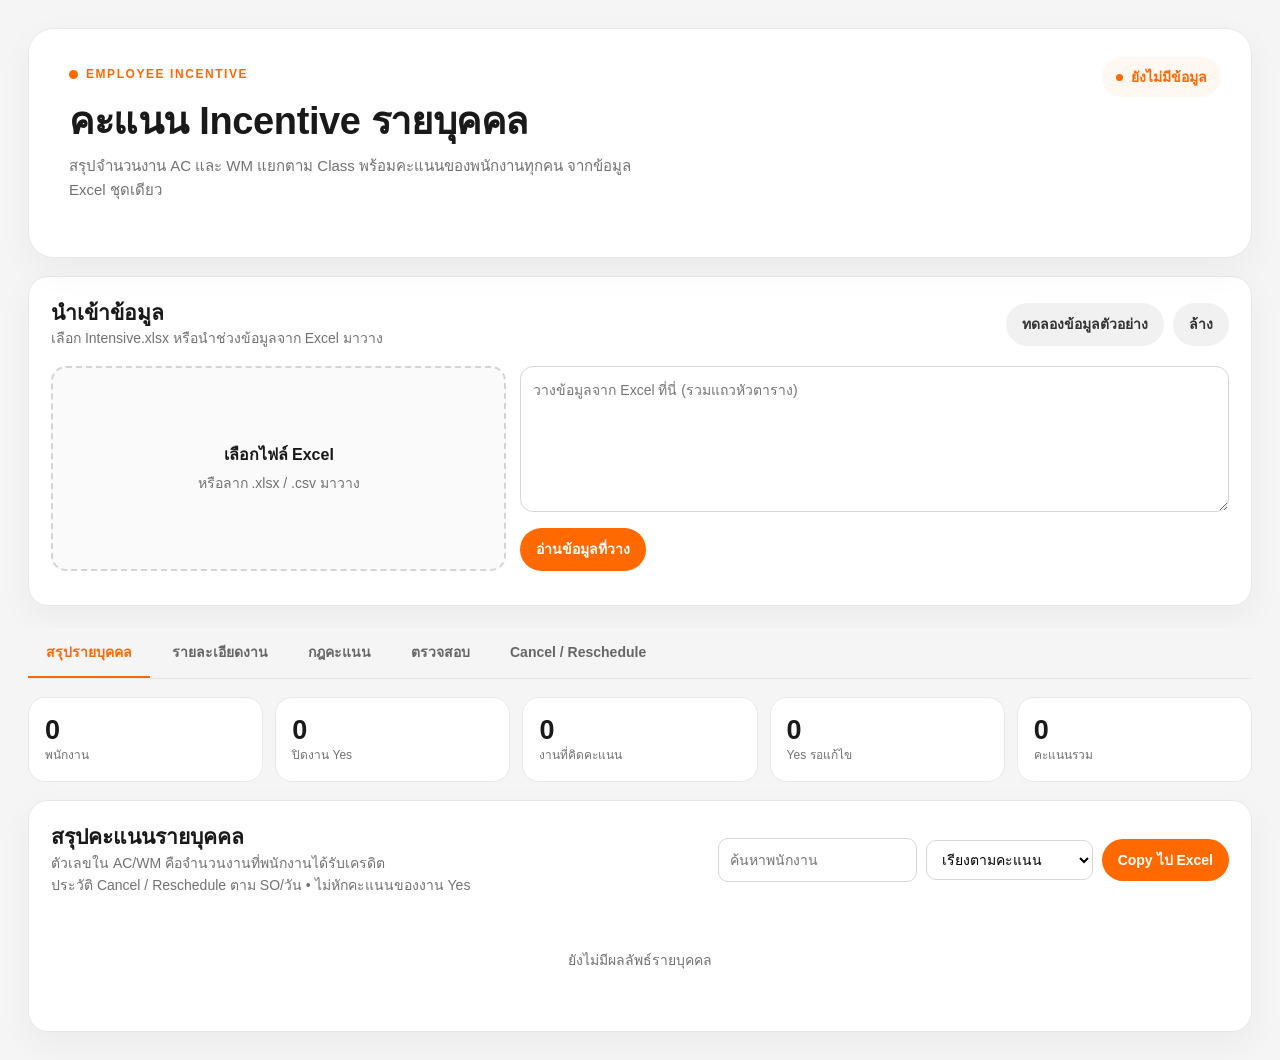
==== commit 929b38de: "Refresh operations design and defer Knowledge data with safety checks" ====
--- a/tools/incentive-calculator.html
+++ b/tools/incentive-calculator.html
@@ -6,6 +6,7 @@
 <style>
 :root{--orange:#ff6900;--orange-2:#ff8a2a;--orange-soft:#fff3eb;--ink:#191919;--muted:#727272;--line:#e8e8e8;--bg:#f5f5f5;--card:#fff;--green:#0c7a4b;--red:#b42318;--blue:#2563eb;--shadow:0 12px 36px #0000000b}*{box-sizing:border-box}html{scroll-behavior:smooth}body{margin:0;background:var(--bg);color:var(--ink);font:14px/1.55 Inter,"Noto Sans Thai",system-ui,-apple-system,"Segoe UI",sans-serif}button,input,select,textarea{font:inherit}button{cursor:pointer;border:0}.shell{max-width:1480px;margin:auto;padding:28px}.hero{position:relative;isolation:isolate;overflow:hidden;min-height:230px;padding:36px 40px;border:1px solid var(--line);border-radius:26px;background:#fff url('incentive-hero.png') center/cover no-repeat;box-shadow:var(--shadow)}.hero:after{content:"";position:absolute;inset:0;background:linear-gradient(90deg,#fff 0%,#fffffff0 38%,#ffffff28 72%);z-index:-1}.hero-copy{max-width:630px}.eyebrow{display:flex;align-items:center;gap:8px;color:var(--orange);font-size:12px;font-weight:900;letter-spacing:.13em;text-transform:uppercase}.eyebrow:before{content:"";width:9px;height:9px;border-radius:50%;background:var(--orange)}h1{margin:14px 0 8px;font-size:38px;line-height:1.12;letter-spacing:-.045em}h2,h3{margin:0}.hero p{margin:0;max-width:590px;color:var(--muted);font-size:15px}.status-pill{position:absolute;top:28px;right:30px;display:flex;align-items:center;gap:8px;padding:9px 14px;border-radius:999px;background:#fff7f1;color:var(--orange);font-weight:850}.status-pill:before{content:"";width:7px;height:7px;border-radius:50%;background:currentColor}.card{margin-top:18px;padding:22px;background:#fff;border:1px solid var(--line);border-radius:20px;box-shadow:var(--shadow)}.toolbar{display:flex;align-items:center;justify-content:space-between;gap:14px;flex-wrap:wrap}.hint{color:var(--muted)}.import-grid{display:grid;grid-template-columns:.9fr 1.4fr;gap:14px;margin-top:16px}.drop{min-height:146px;display:grid;place-items:center;text-align:center;padding:24px;border:2px dashed #d4d4d4;border-radius:15px;background:#fafafa;transition:.18s}.drop:hover,.drop.drag{border-color:var(--orange);background:var(--orange-soft)}.drop input{display:none}.drop strong{display:block;font-size:16px;margin-bottom:4px}.paste textarea{width:100%;height:146px;resize:vertical;padding:12px;border:1px solid #d6d6d6;border-radius:13px}.actions{display:flex;align-items:center;gap:9px;flex-wrap:wrap}.mt{margin-top:10px}.btn{padding:10px 16px;border-radius:999px;background:var(--orange);color:#fff;font-weight:850;transition:.16s}.btn:hover{opacity:.9;transform:translateY(-1px)}.btn.secondary{background:#f1f1f1;color:#333}.btn.ghost{background:transparent;color:var(--orange);padding-inline:4px}.btn.danger{background:#fff0ef;color:var(--red);padding:8px 12px}input,select{padding:10px 11px;border:1px solid #d6d6d6;border-radius:10px;background:#fff}input:focus,select:focus,textarea:focus{outline:0;border-color:var(--orange);box-shadow:0 0 0 3px #ff69001b}.mapping{display:flex;gap:7px;flex-wrap:wrap;margin-top:12px}.mapping span{padding:5px 9px;border-radius:999px;background:#f3f3f3;color:#555;font-size:12px}.mapping .ok{background:#e9f7ef;color:var(--green)}.mapping .bad{background:#fff0ef;color:var(--red)}.tabs{position:sticky;top:0;z-index:10;display:flex;gap:4px;margin:22px 0 18px;border-bottom:1px solid var(--line);background:linear-gradient(var(--bg) 78%,transparent)}.tab{padding:13px 18px;background:transparent;color:#666;font-weight:850;border-bottom:2px solid transparent}.tab.active,.tab:hover{color:var(--orange)}.tab.active{border-bottom-color:var(--orange)}.panel{display:none}.panel.active{display:block;animation:fade .2s ease}@keyframes fade{from{opacity:.25;transform:translateY(3px)}to{opacity:1;transform:none}}.rule-note{margin-top:15px;padding:14px 16px;border:1px solid #ffd7bc;border-radius:14px;background:var(--orange-soft)}.rule-grid{display:grid;grid-template-columns:1fr 1.25fr .8fr .8fr 48px;gap:9px;align-items:center;margin-top:10px}.rule-grid.head{color:var(--muted);font-size:12px;font-weight:850}.rule-grid input,.rule-grid select{width:100%}.settings{display:grid;grid-template-columns:1fr 1fr;gap:12px;margin-top:18px}.settings label{display:grid;gap:6px;font-weight:750}.fixed-condition{padding:12px 14px;border:1px solid #cdebd9;border-radius:12px;background:#eefaf3;color:var(--green)}.stats{display:grid;grid-template-columns:repeat(5,1fr);gap:12px;margin-bottom:18px}.stat{padding:16px;background:#fff;border:1px solid var(--line);border-radius:17px}.stat .n{font-size:27px;font-weight:900;letter-spacing:-.03em}.stat .l{font-size:12px;color:var(--muted)}.table-wrap{overflow:auto;border:1px solid var(--line);border-radius:14px;max-height:650px}table{width:100%;border-collapse:separate;border-spacing:0;min-width:860px}th,td{padding:11px 12px;border-bottom:1px solid var(--line);background:#fff;text-align:left;vertical-align:top;white-space:nowrap}thead th{position:sticky;top:0;z-index:2;background:#fafafa;color:#555;font-size:12px}tr:last-child td{border-bottom:0}.summary-table{min-width:1180px}.summary-table thead tr:first-child th{text-align:center;border-bottom:1px solid #ddd}.summary-table thead tr:nth-child(2) th{text-align:center}.summary-table th:first-child,.summary-table td:first-child{position:sticky;left:0;z-index:1;background:#fff;min-width:220px}.summary-table thead th:first-child{z-index:4;background:#fafafa}.num{text-align:right!important;font-variant-numeric:tabular-nums}.score{font-weight:900;color:var(--orange)}.empty{padding:38px;text-align:center;color:var(--muted)}.preview td{max-width:210px;overflow:hidden;text-overflow:ellipsis}.so-search{display:grid;grid-template-columns:minmax(240px,1fr) auto;gap:10px;margin-top:14px}.so-result{margin-top:14px;padding:16px;border:1px solid var(--line);border-radius:14px;background:#fafafa}.so-result.good{border-color:#bfe5cf;background:#f0faf4}.so-result.warn{border-color:#ffd0b0;background:#fff7f1}.so-grid{display:grid;grid-template-columns:repeat(4,1fr);gap:10px}.so-grid div{padding:10px;border-radius:10px;background:#fff}.so-grid small{display:block;color:var(--muted)}.toast{position:fixed;right:24px;bottom:24px;z-index:20;padding:12px 16px;border-radius:12px;background:#202020;color:#fff;box-shadow:var(--shadow);opacity:0;transform:translateY(8px);pointer-events:none;transition:.18s}.toast.show{opacity:1;transform:none}.section-title{margin-bottom:14px}.file-note{font-size:12px;color:var(--muted)}.disruption-summary{display:grid;grid-template-columns:repeat(4,1fr);gap:12px;margin:16px 0}.disruption-stat{padding:16px;border:1px solid var(--line);border-radius:15px;background:#fff}.disruption-stat b{display:block;font-size:26px}.disruption-table td{white-space:normal;min-width:120px}.disruption-table td:last-child{min-width:330px;max-width:520px}.range-controls{display:flex;gap:10px;align-items:end;flex-wrap:wrap;margin-top:14px}.range-controls label{display:grid;gap:5px;font-weight:750}.reason-list{display:grid;gap:8px;margin:14px 0}.reason-item{padding:10px 12px;border:1px solid #ffd7bc;border-radius:10px;background:#fff7f1}@media(max-width:920px){.shell{padding:16px}.hero{min-height:280px;padding:26px}.hero:after{background:linear-gradient(90deg,#fff 0%,#fffffff4 62%,#ffffff55)}h1{font-size:31px}.status-pill{position:static;display:inline-flex;margin-top:18px}.import-grid,.settings,.so-grid{grid-template-columns:1fr}.stats,.disruption-summary{grid-template-columns:repeat(2,1fr)}.rule-grid{grid-template-columns:1fr}.rule-grid.head{display:none}.tabs{overflow:auto}.tab{white-space:nowrap}}
 </style>
+<style>.hero{background:#fff}</style>
 <style>
 /* Keep Thai and English text on one consistent baseline across cards and tables. */
 body{font-family:"Leelawadee UI","Noto Sans Thai","Segoe UI",sans-serif;line-height:1.6}
@@ -123,3 +124,4 @@
 $('#clearBtn').onclick=()=>{state.headers=[];state.rows=[];state.map={};state.detail=[];state.summary=[];state.review=[];state.audit=[];state.disruptions=[];$('#dataStatus').textContent='ยังไม่มีข้อมูล';$('#fileNote').textContent='';$('#mappingStatus').innerHTML='';$('#soSearch').value='';$('#disruptionFrom').value='';$('#disruptionTo').value='';$('#disruptionTeam').innerHTML='<option value="">ทุกทีม</option>';renderAll();renderPreview();renderSoSearch()};$('#search').oninput=renderSummary;$('#sort').onchange=renderSummary;$('#copySummary').onclick=copySummary;$('#copyDetail').onclick=copyDetail;$('#copyReview').onclick=copyReview;$('#copyDisruptions').onclick=copyDisruptions;$('#applyDisruptions').onclick=renderDisruptions;$('#disruptionFrom').onchange=renderDisruptions;$('#disruptionTo').onchange=renderDisruptions;$('#disruptionTeam').onchange=renderDisruptions;$('#allocation').onchange=e=>{state.allocation=e.target.value;calculate()};$('#soSearchBtn').onclick=renderSoSearch;$('#soSearch').oninput=renderSoSearch;$('#soSearch').onkeydown=e=>{if(e.key==='Enter')renderSoSearch()};$('#addRule').onclick=()=>{state.rules.push({id:'rule-'+Date.now(),product:'สินค้าใหม่',match:'',class:'*',score:0});renderRules()};$('#saveRules').onclick=()=>{state.rules=state.rules.filter(r=>clean(r.product)&&clean(r.match));localStorage.setItem('incDynamicRulesV2',JSON.stringify(state.rules));localStorage.setItem('incPersonalAlloc',state.allocation);renderRules();calculate();toast('บันทึกกฎและคำนวณใหม่แล้ว')};
 renderRules();renderAll();
 </script></body></html>
+
